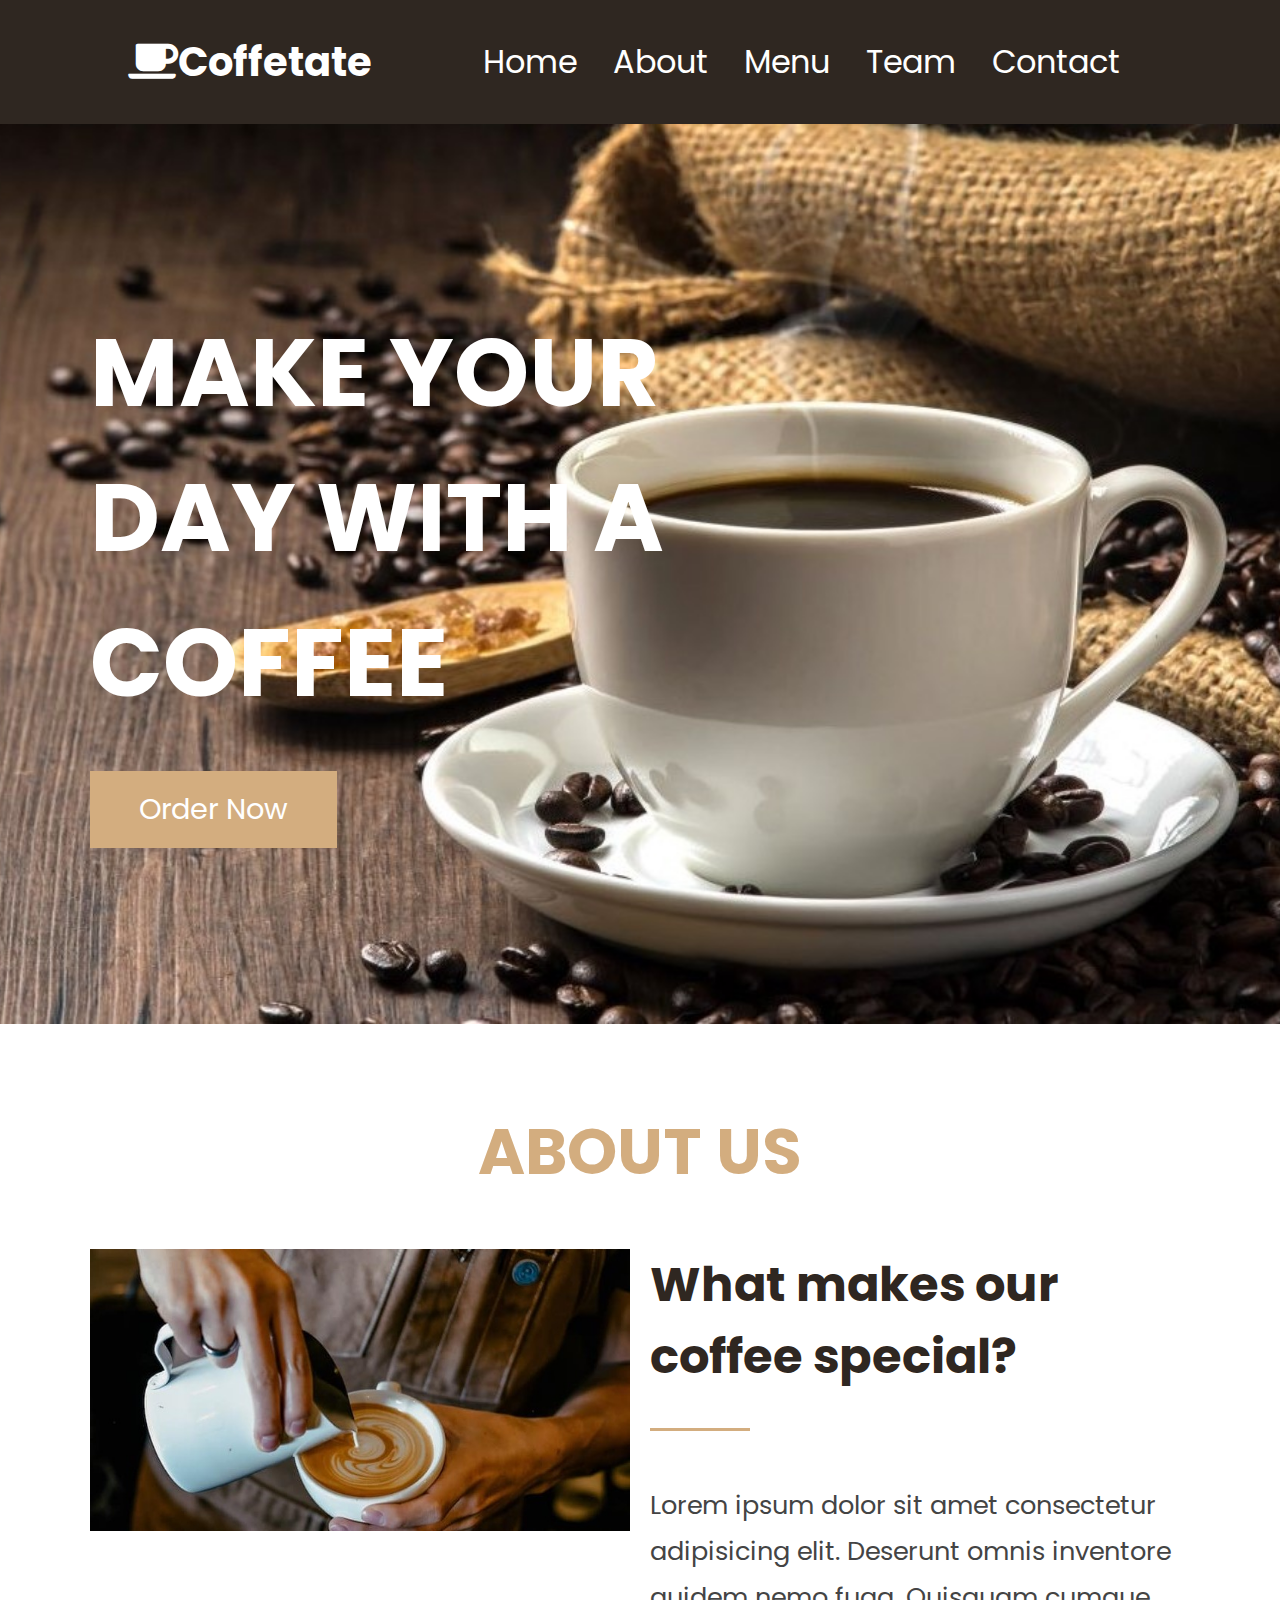
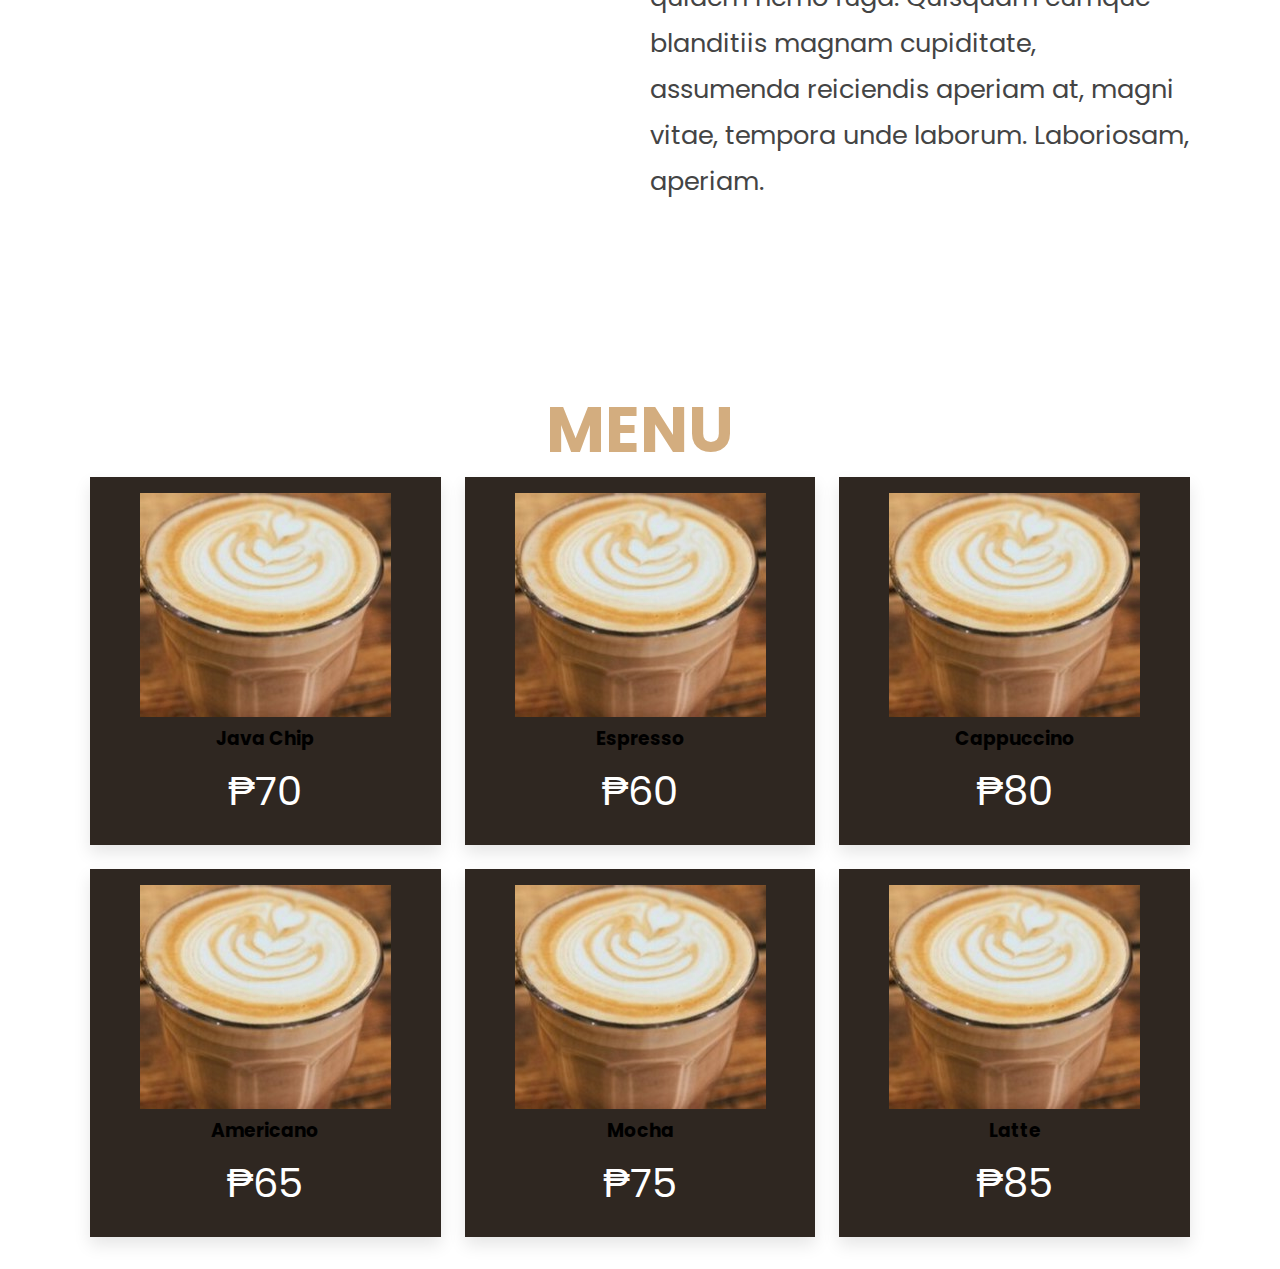
==== index.html @ bb8ca73b "Final" ====
<!DOCTYPE html>
<html lang="en">
  <head>
    <meta charset="UTF-8" />
    <meta http-equiv="X-UA-Compatible" content="IE=edge" />
    <meta name="viewport" content="width=device-width, initial-scale=1.0" />
    <title>Coffee Website</title>
    <!--Font-->
    <link
      rel="stylesheet"
      href="https://cdnjs.cloudflare.com/ajax/libs/font-awesome/5.15.4/css/all.min.css"
    />

    <!--CSS LINK-->
    <link rel="stylesheet" href="style.css" />
  </head>
  <body>
    <header class="header">
      <a href="#" class="logo"> <i class="fas fa-coffee"></i>Coffetate</a>

      <nav class="navbar">
        <div id="close-navbar" class="fas fa-times"></div>
        <a href="#">Home</a>
        <a href="#about">About</a>
        <a href="#menu">Menu</a>
        <a href="#team">Team</a>
        <a href="#contact">Contact</a>
      </nav>

      <div class="icons">
        <div id="menu-btn" class="fas fa-bars"></div>
      </div>
    </header>
    <!--header-->

    <!--Home-->

    <section class="Home" id="Home">
      <div class="content">
        <h3>
          Make your <br />
          day with a <br />
          coffee
        </h3>
        <a href="#" class="btn">Order Now</a>
      </div>
    </section>

    <!--home-->

    <!--About-->
    <h1 class="heading">About us</h1>
    <section class="about" id="about">
      <div class="row">
        <div class="image">
          <img src="Assets/about.jpg" alt="about" />
        </div>
        <div class="content">
          <h3>What makes our coffee special?</h3>
          <div class="line"></div>
          <p>
            Lorem ipsum dolor sit amet consectetur adipisicing elit. Deserunt
            omnis inventore quidem nemo fuga. Quisquam cumque blanditiis magnam
            cupiditate, assumenda reiciendis aperiam at, magni vitae, tempora
            unde laborum. Laboriosam, aperiam.
          </p>
        </div>
      </div>
    </section>

    <!--end-->

    <!--menu-->

    <section class="menu" id="menu">
      <h1 class="heading">Menu</h1>

      <div class="box-container">
        <div class="box">
          <img src="Assets/menu1.jpg" alt="" />
          <h3>Java Chip</h3>
          <div class="price">₱70</div>
        </div>

        <div class="box">
          <img src="Assets/menu1.jpg" alt="" />
          <h3>Espresso</h3>
          <div class="price">₱60</div>
        </div>

        <div class="box">
          <img src="Assets/menu1.jpg" alt="" />
          <h3>Cappuccino</h3>
          <div class="price">₱80</div>
        </div>

        <div class="box">
          <img src="Assets/menu1.jpg" alt="" />
          <h3>Americano</h3>
          <div class="price">₱65</div>
        </div>

        <div class="box">
          <img src="Assets/menu1.jpg" alt="" />
          <h3>Mocha</h3>
          <div class="price">₱75</div>
        </div>

        <div class="box">
          <img src="Assets/menu1.jpg" alt="" />
          <h3>Latte</h3>
          <div class="price">₱85</div>
        </div>

        <!-- Add more items as needed -->
      </div>
    </section>

    <!--END-->

    <!--JS LINK-->
    <script src="script.js"></script>
  </body>
</html>
---- style.css ----
@import url("http://fonts.googleapis.com/css?family=Poppins:300,400,400i,500,600,700&amp;display=swap");

:root {
  --main-color: #2f2721;
  --primary-color: #d3ad7f;
  --black: #13131a;
  --border: 0.1rem solid rgba(255, 255, 255, 0.3);
}

* {
  font-family: "Poppins", sans-serif;
  margin: 0;
  padding: 0;
  box-sizing: border-box;
  outline: none;
  border: none;
  text-decoration: none;
  transition: 0.2s linear;
}

html {
  font-size: 62.5;
  overflow: hidden;
  scroll-behavior: smooth;
}

html::-webkit-scrollbar {
  width: 0.8rem;
}

html::-webkit-scrollbar-track {
  background: transparent;
}

html::-webkit-scrollbar-thumb {
  background: var(--primary-color);
}

section {
  padding: 2rem 7%;
}

.heading {
  text-align: center;
  color: var(--primary-color);
  text-transform: uppercase;
  font-size: 4rem;
  margin-top: 5rem;
}

.btn {
  display: inline-block;
  margin-top: 1rem;
  padding: 1rem 3rem;
  font-size: 1.8rem;
  border: 0.1rem solid var(--primary-color);
  background: var(--primary-color);
  color: #fff;
  cursor: pointer;
  text-transform: capitalize;
}

.btn:hover {
  background-color: #fff6eb;
  color: var(--primary-color);
}
/* header */

.header {
  position: sticky;
  top: 0;
  left: 0;
  right: 0;
  background: var(--main-color);
  padding: 2rem 10%;
  display: flex;
  align-items: center;
  z-index: 1000;
}

.header .logo {
  margin-right: auto;
  font-size: 2.5rem;
  text-transform: capitalize;
  color: #fff;
  font-weight: bolder;
}

.header .logo {
  color: #fff;
}

.header .navbar {
  position: relative;
}

.header .navbar #close-navbar {
  position: absolute;
  top: 1.5rem;
  right: 2rem;
  font-size: 4rem;
  cursor: pointer;
  color: #444;
  display: none;
}

.header .navbar a {
  margin-right: 2rem;
  font-size: 2rem;
  text-transform: capitalize;
  color: #fff;
}

.header .navbar a:hover {
  color: var(--primary-color);
}

.header .icons div {
  margin-left: 1.5rem;
  cursor: pointer;
  color: #fff;
  font-size: 2.5rem;
}

.header .icons div:hover {
  color: var(--primary-color);
}

.header #menu-btn {
  display: none;
}

/* END */

/* HOME */

.Home {
  min-height: 100vh;
  display: flex;
  align-items: center;
  background: url(../Assets/background.jpg);
  background-size: cover;
  background-position: center;
}

.Home .content {
  max-width: 60rem;
}

.Home .content h3 {
  font-size: 6rem;
  text-transform: uppercase;
  color: #fff;
  margin-bottom: 20px;
}
/*END*/

/* ABOUT */

.about {
  padding-top: 50px;
  padding-bottom: 50px;
  background-image: url(../Asset/about-bg.png);
  background-repeat: repeat-y;
  background-position: center top;
}

.about .row {
  display: flex;
  align-items: flex-start;
  flex-wrap: wrap;
}

.about .row .image {
  flex: 1 1 calc(50% - 10px);
  max-width: calc(50% - 10px);
  margin-right: 20px;
}

.about .row .image img {
  width: 100%;
  height: auto;
  display: block;
}

.about .row .content {
  flex: 1 1 calc(50% - 10px);
  max-width: calc(50% - 10px);
  display: flex; /* Add this property to create a flex container */
  flex-direction: column; /* Stack the elements vertically */
}

.about .row .content h3 {
  font-size: 3rem;
  color: var(--main-color);
}

.about .row .content p {
  font-size: 1.6rem;
  color: #444;
  padding: 1rem 0;
  line-height: 1.8;
}

.about .row .content .image-container {
  flex: 1; /* Take up remaining vertical space */
  display: flex; /* Center the image vertically */
  align-items: center; /* Center the image vertically */
}

.line {
  margin-top: 35px;
  margin-bottom: 35px;
  width: 100px;
  height: 3px;
  background: var(--primary-color);
}

.menu .box-container {
  display: grid;
  grid-template-columns: repeat(3, 1fr); /* Display 3 columns per row */
  gap: 1.5rem;
}

.menu .box {
  padding: 1rem; /* Adjust padding as needed */
  text-align: center;
  background-color: var(--main-color);
  box-shadow: 0 0.5rem 1rem rgba(0, 0, 0, 0.1);
}

.menu .box img {
  max-width: 100%;
  height: auto;
}

.menu .box .price {
  color: #fff;
  font-size: 2.5rem;
  padding: 0.5rem 0;
}

.menu .box:hover {
  background-color: var(--primary-color);
}

.menu .box:hover > * {
  color: var(--black);
}
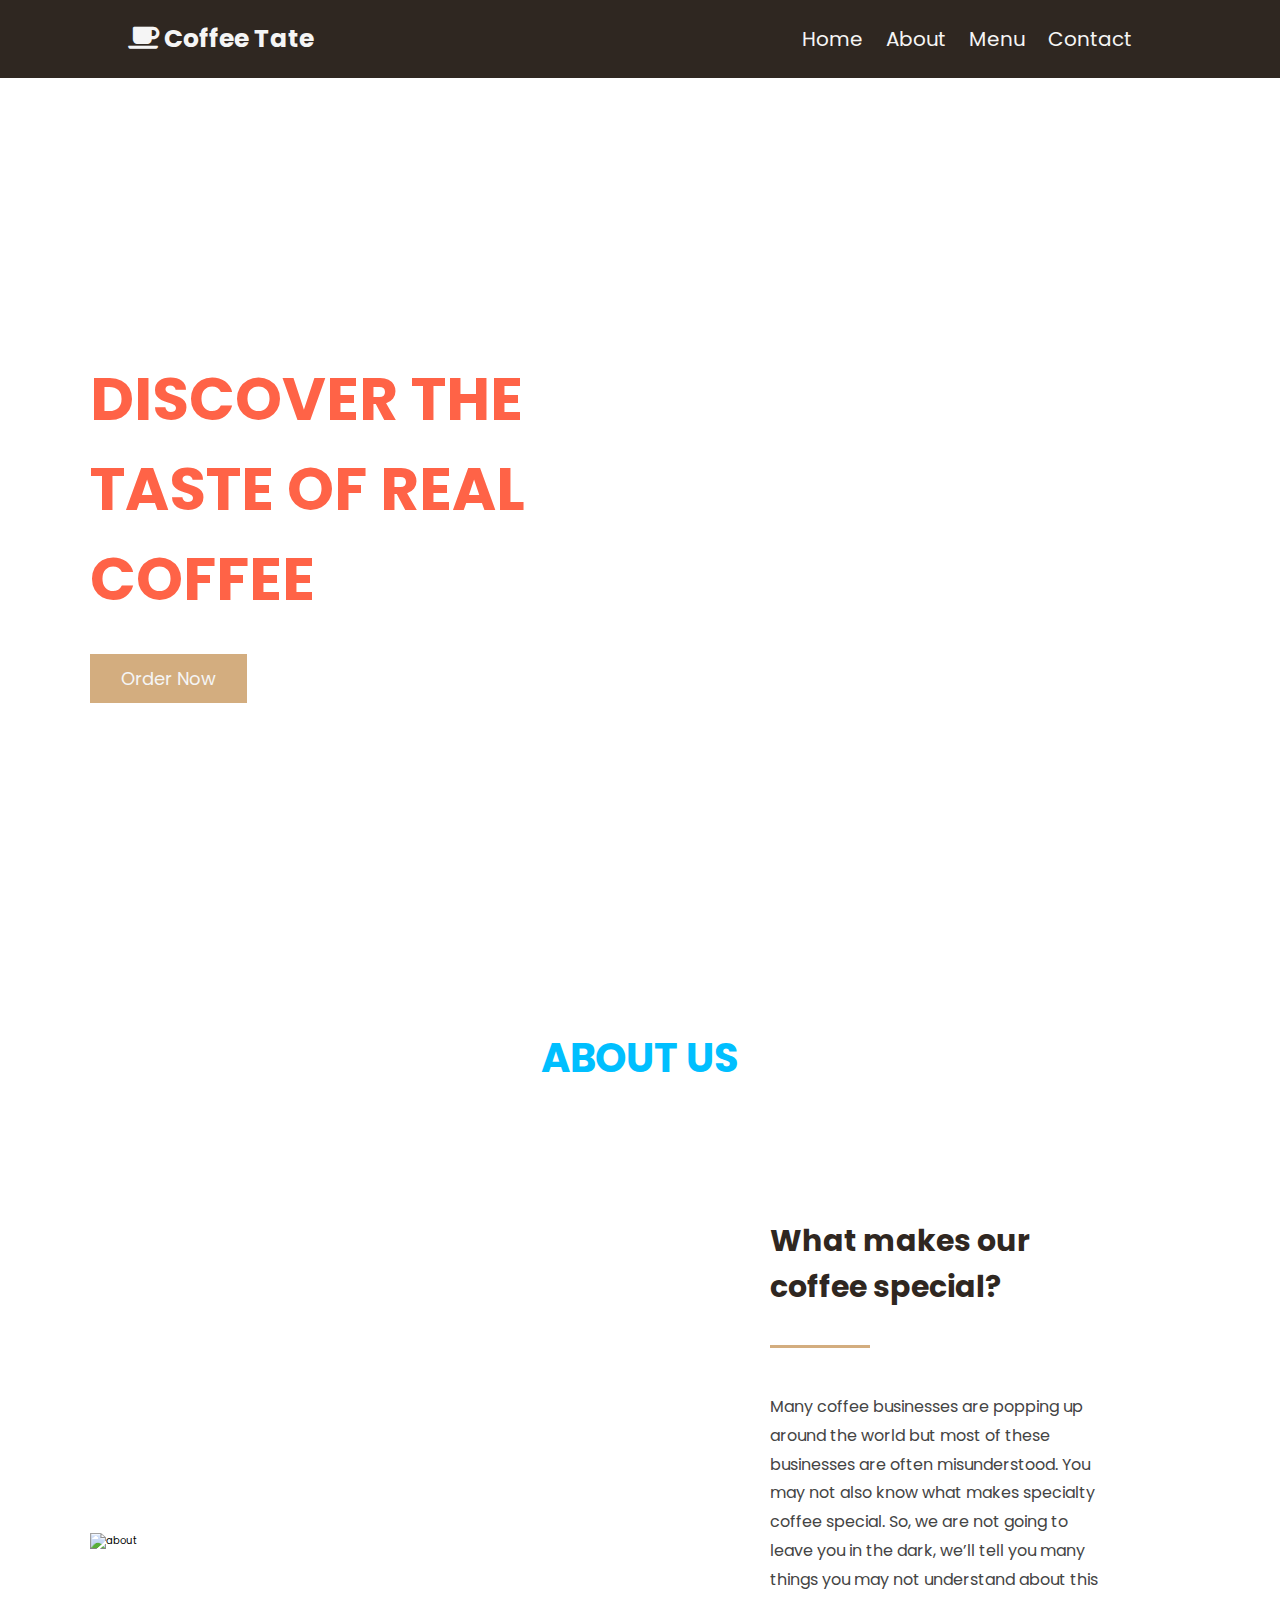
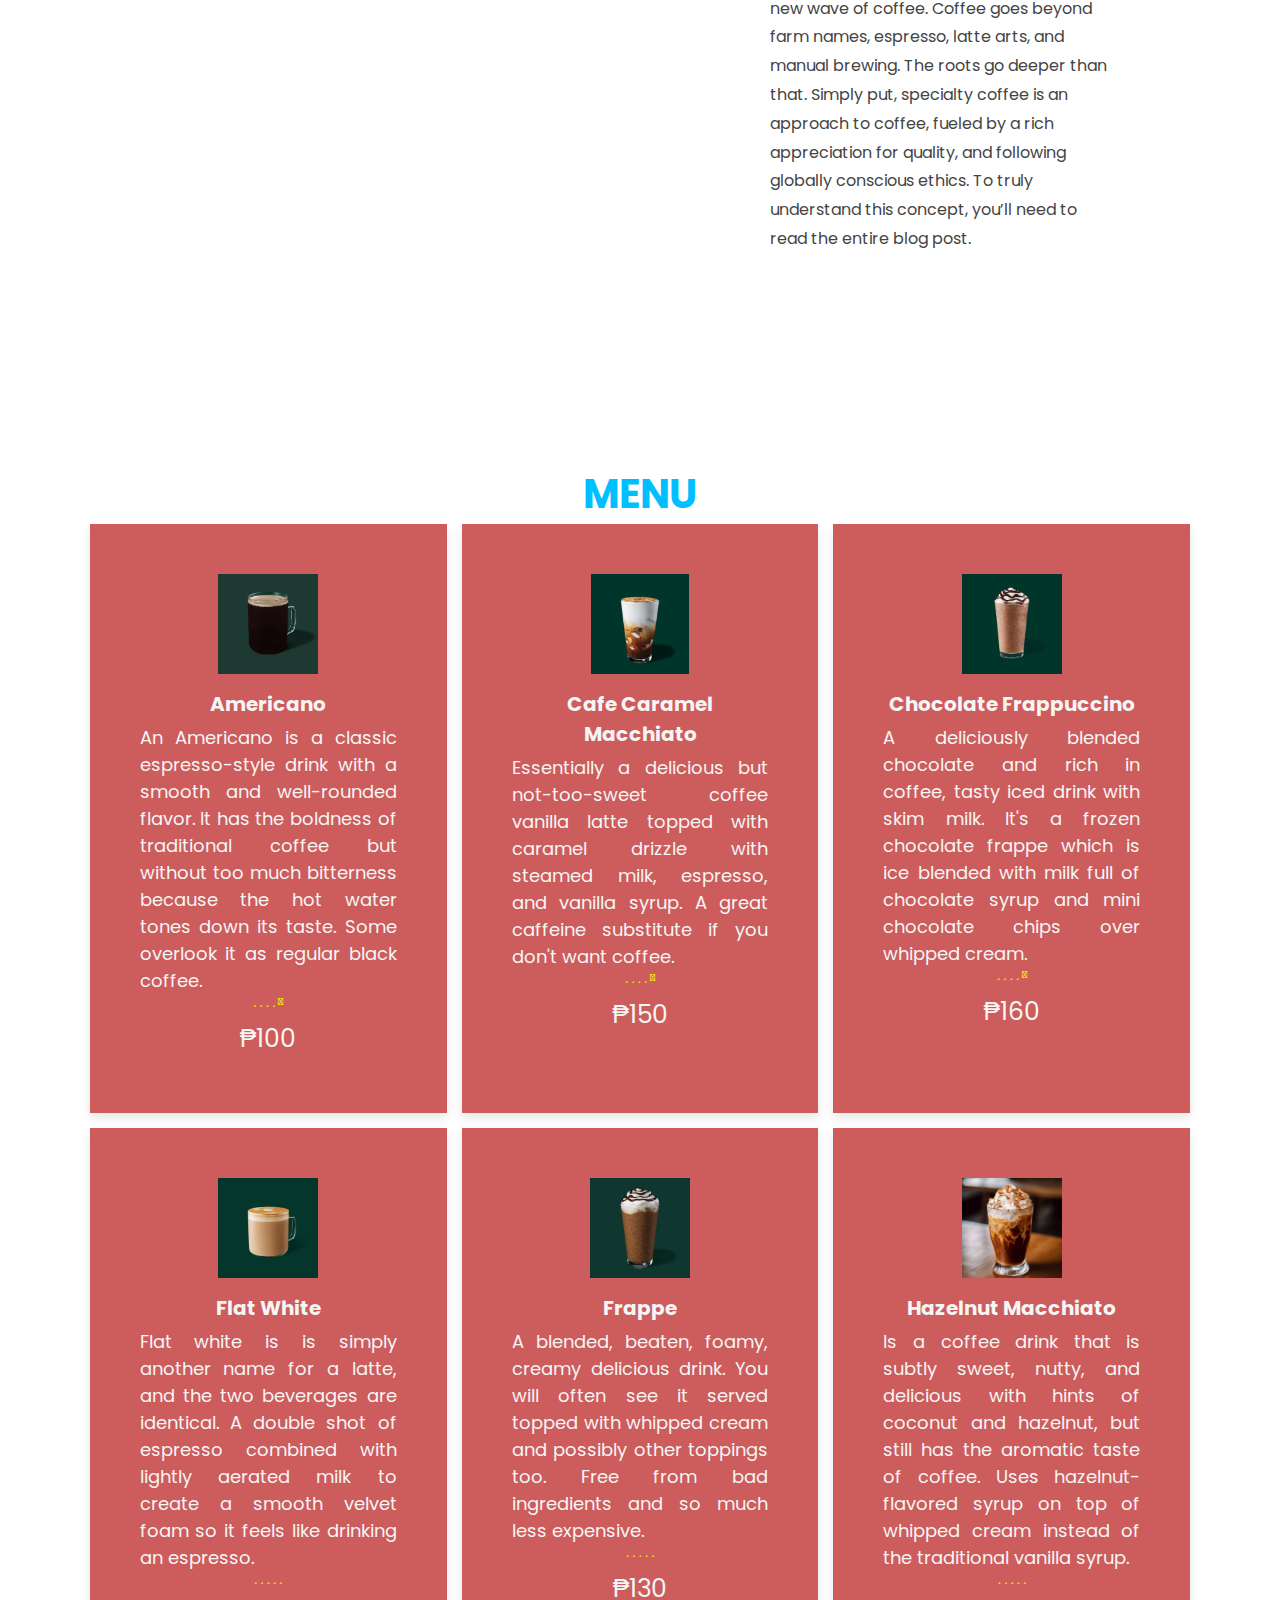
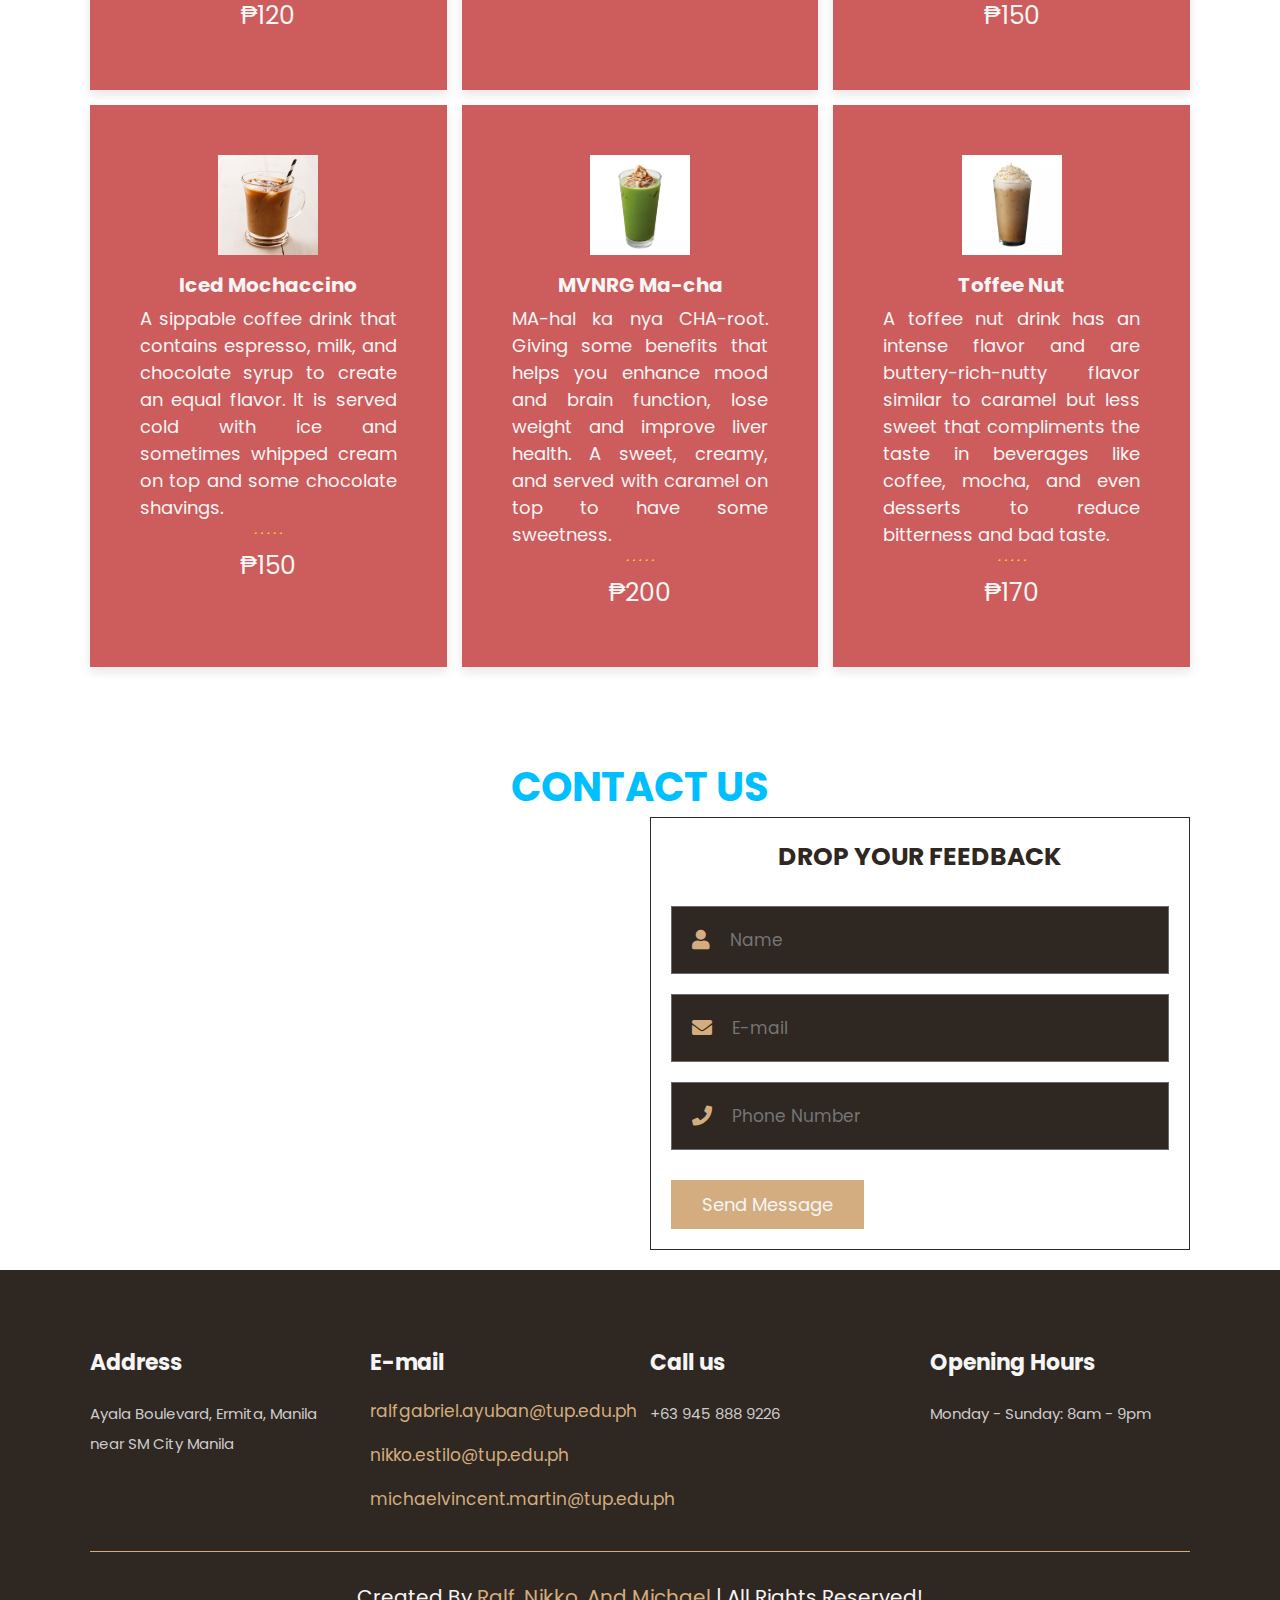
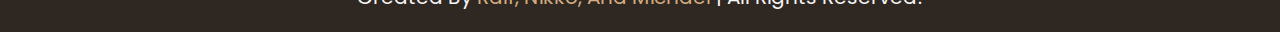
==== commit fb6bc442: "martinayubanestilo html" ====
--- a/index.html
+++ b/index.html
@@ -1,124 +1,320 @@
-<!DOCTYPE html>
-<html lang="en">
-  <head>
-    <meta charset="UTF-8" />
-    <meta http-equiv="X-UA-Compatible" content="IE=edge" />
-    <meta name="viewport" content="width=device-width, initial-scale=1.0" />
-    <title>Coffee Website</title>
-    <!--Font-->
-    <link
-      rel="stylesheet"
-      href="https://cdnjs.cloudflare.com/ajax/libs/font-awesome/5.15.4/css/all.min.css"
-    />
-
-    <!--CSS LINK-->
-    <link rel="stylesheet" href="style.css" />
-  </head>
-  <body>
-    <header class="header">
-      <a href="#" class="logo"> <i class="fas fa-coffee"></i>Coffetate</a>
-
-      <nav class="navbar">
-        <div id="close-navbar" class="fas fa-times"></div>
-        <a href="#">Home</a>
-        <a href="#about">About</a>
-        <a href="#menu">Menu</a>
-        <a href="#team">Team</a>
-        <a href="#contact">Contact</a>
-      </nav>
-
-      <div class="icons">
-        <div id="menu-btn" class="fas fa-bars"></div>
-      </div>
-    </header>
-    <!--header-->
-
-    <!--Home-->
-
-    <section class="Home" id="Home">
-      <div class="content">
-        <h3>
-          Make your <br />
-          day with a <br />
-          coffee
-        </h3>
-        <a href="#" class="btn">Order Now</a>
-      </div>
-    </section>
-
-    <!--home-->
-
-    <!--About-->
-    <h1 class="heading">About us</h1>
-    <section class="about" id="about">
-      <div class="row">
-        <div class="image">
-          <img src="Assets/about.jpg" alt="about" />
-        </div>
-        <div class="content">
-          <h3>What makes our coffee special?</h3>
-          <div class="line"></div>
-          <p>
-            Lorem ipsum dolor sit amet consectetur adipisicing elit. Deserunt
-            omnis inventore quidem nemo fuga. Quisquam cumque blanditiis magnam
-            cupiditate, assumenda reiciendis aperiam at, magni vitae, tempora
-            unde laborum. Laboriosam, aperiam.
-          </p>
-        </div>
-      </div>
-    </section>
-
-    <!--end-->
-
-    <!--menu-->
-
-    <section class="menu" id="menu">
-      <h1 class="heading">Menu</h1>
-
-      <div class="box-container">
-        <div class="box">
-          <img src="Assets/menu1.jpg" alt="" />
-          <h3>Java Chip</h3>
-          <div class="price">₱70</div>
-        </div>
-
-        <div class="box">
-          <img src="Assets/menu1.jpg" alt="" />
-          <h3>Espresso</h3>
-          <div class="price">₱60</div>
-        </div>
-
-        <div class="box">
-          <img src="Assets/menu1.jpg" alt="" />
-          <h3>Cappuccino</h3>
-          <div class="price">₱80</div>
-        </div>
-
-        <div class="box">
-          <img src="Assets/menu1.jpg" alt="" />
-          <h3>Americano</h3>
-          <div class="price">₱65</div>
-        </div>
-
-        <div class="box">
-          <img src="Assets/menu1.jpg" alt="" />
-          <h3>Mocha</h3>
-          <div class="price">₱75</div>
-        </div>
-
-        <div class="box">
-          <img src="Assets/menu1.jpg" alt="" />
-          <h3>Latte</h3>
-          <div class="price">₱85</div>
-        </div>
-
-        <!-- Add more items as needed -->
-      </div>
-    </section>
-
-    <!--END-->
-
-    <!--JS LINK-->
-    <script src="script.js"></script>
-  </body>
-</html>
+<!DOCTYPE html>
+<html lang="en">
+  <head>
+    <meta charset="UTF-8" />
+    <meta http-equiv="X-UA-Compatible" content="IE=edge" />
+    <meta name="viewport" content="width=device-width, initial-scale=1.0" />
+    <title>Coffee Tate</title>
+    <link
+      rel="stylesheet"
+      href="https://cdnjs.cloudflare.com/ajax/libs/font-awesome/5.15.4/css/all.min.css"
+    />
+    <link
+      rel="stylesheet"
+      href="https://cdnjs.cloudflare.com/ajax/libs/font-awesome/6.2.1/css/all.min.css"
+      integrity="sha512-MV7K8+y+gLIBoVD59lQIYicR65iaqukzvf/nwasF0nqhPay5w/9lJmVM2hMDcnK1OnMGCdVK+iQrJ7lzPJQd1w=="
+      crossorigin="anonymous"
+      referrerpolicy="no-referrer"
+    />
+    <link rel="stylesheet" href="style.css" />
+  </head>
+  <body>
+    <header class="header">
+      <a href="#" class="logo"> <i class="fas fa-coffee"></i> Coffee Tate</a>
+
+      <nav class="navbar">
+        <div id="close-navbar" class="fas fa-times"></div>
+        <a href="#">home</a>
+        <a href="#about">about</a>
+        <a href="#menu">menu</a>
+        <a href="#contact">contact</a>
+      </nav>
+
+      <div class="icons">
+        <div id="menu-btn" class="fas fa-bars"></div>
+      </div>
+    </header>
+
+    <section class="home" id="home">
+      <div class="content">
+        <h3>
+          Discover the <br />
+          taste of real <br />
+          coffee
+        </h3>
+        <a href="#" class="btn">Order Now</a>
+      </div>
+    </section>
+
+    <h1 class="heading">About Us</h1>
+
+    <section class="about" id="about">
+      <div class="row">
+        <div class="image">
+          <img src="about.jpg" alt="about" />
+        </div>
+
+        <div class="content">
+          <h3>What makes our coffee special?</h3>
+          <div class="line"></div>
+          <p>
+            Many coffee businesses are popping up around the world but most of
+            these businesses are often misunderstood. You may not also know what
+            makes specialty coffee special. So, we are not going to leave you in
+            the dark, we’ll tell you many things you may not understand about
+            this new wave of coffee. Coffee goes beyond farm names, espresso,
+            latte arts, and manual brewing. The roots go deeper than that.
+            Simply put, specialty coffee is an approach to coffee, fueled by a
+            rich appreciation for quality, and following globally conscious
+            ethics. To truly understand this concept, you’ll need to read the
+            entire blog post.
+          </p>
+        </div>
+      </div>
+    </section>
+
+    <section class="menu" id="menu">
+      <h1 class="heading">Menu</h1>
+
+      <div class="box-container">
+        <div class="box">
+          <img src="americano.jpg" alt="Americano" />
+          <h3>Americano</h3>
+          <p>
+            An Americano is a classic espresso-style drink with a smooth and
+            well-rounded flavor. It has the boldness of traditional coffee but
+            without too much bitterness because the hot water tones down its
+            taste. Some overlook it as regular black coffee.
+          </p>
+          <div class="card-body">
+            <i class="fa-solid fa-star"></i>
+            <i class="fa-solid fa-star"></i>
+            <i class="fa-solid fa-star"></i>
+            <i class="fa-solid fa-star"></i>
+            <i class="fa-solid fa-star-half"></i>
+          </div>
+          <div class="price">₱100</div>
+        </div>
+
+        <div class="box">
+          <img src="caramel-macchiato.jpg" alt="Cafe Caramel Macchiato" />
+          <h3>Cafe Caramel Macchiato</h3>
+          <p>
+            Essentially a delicious but not-too-sweet coffee vanilla latte
+            topped with caramel drizzle with steamed milk, espresso, and vanilla
+            syrup. A great caffeine substitute if you don't want coffee.
+          </p>
+          <div class="card-body">
+            <i class="fa-solid fa-star"></i>
+            <i class="fa-solid fa-star"></i>
+            <i class="fa-solid fa-star"></i>
+            <i class="fa-solid fa-star"></i>
+            <i class="fa-solid fa-star-half"></i>
+          </div>
+          <div class="price">₱150</div>
+        </div>
+
+        <div class="box">
+          <img src="chocolate-frappuccino.png" alt="Chocolate Frappuccino" />
+          <h3>Chocolate Frappuccino</h3>
+          <p>
+            A deliciously blended chocolate and rich in coffee, tasty iced drink
+            with skim milk. It's a frozen chocolate frappe which is ice blended
+            with milk full of chocolate syrup and mini chocolate chips over
+            whipped cream.
+          </p>
+          <div class="card-body">
+            <i class="fa-solid fa-star"></i>
+            <i class="fa-solid fa-star"></i>
+            <i class="fa-solid fa-star"></i>
+            <i class="fa-solid fa-star"></i>
+            <i class="fa-solid fa-star-half"></i>
+          </div>
+          <div class="price">₱160</div>
+        </div>
+
+        <div class="box">
+          <img src="flat-white.png" alt="Flat White" />
+          <h3>Flat White</h3>
+          <p>
+            Flat white is is simply another name for a latte, and the two
+            beverages are identical. A double shot of espresso combined with
+            lightly aerated milk to create a smooth velvet foam so it feels like
+            drinking an espresso.
+          </p>
+          <div class="card-body">
+            <i class="fa-solid fa-star"></i>
+            <i class="fa-solid fa-star"></i>
+            <i class="fa-solid fa-star"></i>
+            <i class="fa-solid fa-star"></i>
+            <i class="fa-solid fa-star"></i>
+          </div>
+          <div class="price">₱120</div>
+        </div>
+
+        <div class="box">
+          <img src="frappe.jpg" alt="Frappe" />
+          <h3>Frappe</h3>
+          <p>
+            A blended, beaten, foamy, creamy delicious drink. You will often see
+            it served topped with whipped cream and possibly other toppings too.
+            Free from bad ingredients and so much less expensive.
+          </p>
+          <div class="card-body">
+            <i class="fa-solid fa-star"></i>
+            <i class="fa-solid fa-star"></i>
+            <i class="fa-solid fa-star"></i>
+            <i class="fa-solid fa-star"></i>
+            <i class="fa-solid fa-star"></i>
+          </div>
+          <div class="price">₱130</div>
+        </div>
+
+        <div class="box">
+          <img src="hazelnut-macchiato.jpg" alt="Hazelnut Macchiato" />
+          <h3>Hazelnut Macchiato</h3>
+          <p>
+            Is a coffee drink that is subtly sweet, nutty, and delicious with
+            hints of coconut and hazelnut, but still has the aromatic taste of
+            coffee. Uses hazelnut-flavored syrup on top of whipped cream instead
+            of the traditional vanilla syrup.
+          </p>
+          <div class="card-body">
+            <i class="fa-solid fa-star"></i>
+            <i class="fa-solid fa-star"></i>
+            <i class="fa-solid fa-star"></i>
+            <i class="fa-solid fa-star"></i>
+            <i class="fa-solid fa-star"></i>
+          </div>
+          <div class="price">₱150</div>
+        </div>
+
+        <div class="box">
+          <img src="iced-mochaccino.jpg" alt="Iced Mochaccino" />
+          <h3>Iced Mochaccino</h3>
+          <p>
+            A sippable coffee drink that contains espresso, milk, and chocolate
+            syrup to create an equal flavor. It is served cold with ice and
+            sometimes whipped cream on top and some chocolate shavings.
+          </p>
+          <div class="card-body">
+            <i class="fa-solid fa-star"></i>
+            <i class="fa-solid fa-star"></i>
+            <i class="fa-solid fa-star"></i>
+            <i class="fa-solid fa-star"></i>
+            <i class="fa-solid fa-star"></i>
+          </div>
+          <div class="price">₱150</div>
+        </div>
+
+        <div class="box">
+          <img src="macha.jpg" alt="MVNRG Ma-cha" />
+          <h3>MVNRG Ma-cha</h3>
+          <p>
+            MA-hal ka nya CHA-root. Giving some benefits that helps you enhance
+            mood and brain function, lose weight and improve liver health. A
+            sweet, creamy, and served with caramel on top to have some
+            sweetness.
+          </p>
+          <div class="card-body">
+            <i class="fa-solid fa-star"></i>
+            <i class="fa-solid fa-star"></i>
+            <i class="fa-solid fa-star"></i>
+            <i class="fa-solid fa-star"></i>
+            <i class="fa-solid fa-star"></i>
+          </div>
+          <div class="price">₱200</div>
+        </div>
+
+        <div class="box">
+          <img src="toffee-nut.jpg" alt="Toffee Nut" />
+          <h3>Toffee Nut</h3>
+          <p>
+            A toffee nut drink has an intense flavor and are buttery-rich-nutty
+            flavor similar to caramel but less sweet that compliments the taste
+            in beverages like coffee, mocha, and even desserts to reduce
+            bitterness and bad taste.
+          </p>
+          <div class="card-body">
+            <i class="fa-solid fa-star"></i>
+            <i class="fa-solid fa-star"></i>
+            <i class="fa-solid fa-star"></i>
+            <i class="fa-solid fa-star"></i>
+            <i class="fa-solid fa-star"></i>
+          </div>
+          <div class="price">₱170</div>
+        </div>
+      </div>
+    </section>
+
+    <section class="contact" id="contact">
+      <h1 class="heading">Contact Us</h1>
+
+      <div class="row">
+        <div class="image">
+          <img src="contact.png" alt="" />
+        </div>
+
+        <form action="">
+          <h3>Drop your feedback</h3>
+
+          <div class="inputBox">
+            <span class="fas fa-user"></span>
+            <input type="text" placeholder="Name" />
+          </div>
+
+          <div class="inputBox">
+            <span class="fas fa-envelope"></span>
+            <input type="email" placeholder="E-mail" />
+          </div>
+
+          <div class="inputBox">
+            <span class="fas fa-phone"></span>
+            <input type="number" placeholder="Phone Number" />
+          </div>
+
+          <input type="submit" value="send message" class="btn" />
+        </form>
+      </div>
+    </section>
+
+    <section class="footer">
+      <div class="box-container">
+        <div class="box">
+          <img src="footer-1.png" alt="" />
+          <h3>Address</h3>
+          <p>
+            Ayala Boulevard, Ermita, Manila <br />
+            near SM City Manila
+          </p>
+        </div>
+
+        <div class="box">
+          <img src="footer-2.png" alt="" />
+          <h3>E-mail</h3>
+          <a href="#" class="link">ralfgabriel.ayuban@tup.edu.ph</a>
+          <a href="#" class="link">nikko.estilo@tup.edu.ph</a>
+          <a href="#" class="link">michaelvincent.martin@tup.edu.ph</a>
+        </div>
+
+        <div class="box">
+          <img src="footer-3.png" alt="" />
+          <h3>Call us</h3>
+          <p>+63 945 888 9226</p>
+        </div>
+
+        <div class="box">
+          <img src="footer-4.png" alt="" />
+          <h3>Opening Hours</h3>
+          <p>Monday - Sunday: 8am - 9pm</p>
+        </div>
+      </div>
+
+      <div class="credit">
+        Created by <span>Ralf, Nikko, and Michael</span> | all rights reserved!
+      </div>
+    </section>
+
+    <script src="style.js"></script>
+  </body>
+</html>
--- a/style.css
+++ b/style.css
@@ -1,249 +1,442 @@
-@import url("http://fonts.googleapis.com/css?family=Poppins:300,400,400i,500,600,700&amp;display=swap");
-
-:root {
-  --main-color: #2f2721;
-  --primary-color: #d3ad7f;
-  --black: #13131a;
-  --border: 0.1rem solid rgba(255, 255, 255, 0.3);
-}
-
-* {
-  font-family: "Poppins", sans-serif;
-  margin: 0;
-  padding: 0;
-  box-sizing: border-box;
-  outline: none;
-  border: none;
-  text-decoration: none;
-  transition: 0.2s linear;
-}
-
-html {
-  font-size: 62.5;
-  overflow: hidden;
-  scroll-behavior: smooth;
-}
-
-html::-webkit-scrollbar {
-  width: 0.8rem;
-}
-
-html::-webkit-scrollbar-track {
-  background: transparent;
-}
-
-html::-webkit-scrollbar-thumb {
-  background: var(--primary-color);
-}
-
-section {
-  padding: 2rem 7%;
-}
-
-.heading {
-  text-align: center;
-  color: var(--primary-color);
-  text-transform: uppercase;
-  font-size: 4rem;
-  margin-top: 5rem;
-}
-
-.btn {
-  display: inline-block;
-  margin-top: 1rem;
-  padding: 1rem 3rem;
-  font-size: 1.8rem;
-  border: 0.1rem solid var(--primary-color);
-  background: var(--primary-color);
-  color: #fff;
-  cursor: pointer;
-  text-transform: capitalize;
-}
-
-.btn:hover {
-  background-color: #fff6eb;
-  color: var(--primary-color);
-}
-/* header */
-
-.header {
-  position: sticky;
-  top: 0;
-  left: 0;
-  right: 0;
-  background: var(--main-color);
-  padding: 2rem 10%;
-  display: flex;
-  align-items: center;
-  z-index: 1000;
-}
-
-.header .logo {
-  margin-right: auto;
-  font-size: 2.5rem;
-  text-transform: capitalize;
-  color: #fff;
-  font-weight: bolder;
-}
-
-.header .logo {
-  color: #fff;
-}
-
-.header .navbar {
-  position: relative;
-}
-
-.header .navbar #close-navbar {
-  position: absolute;
-  top: 1.5rem;
-  right: 2rem;
-  font-size: 4rem;
-  cursor: pointer;
-  color: #444;
-  display: none;
-}
-
-.header .navbar a {
-  margin-right: 2rem;
-  font-size: 2rem;
-  text-transform: capitalize;
-  color: #fff;
-}
-
-.header .navbar a:hover {
-  color: var(--primary-color);
-}
-
-.header .icons div {
-  margin-left: 1.5rem;
-  cursor: pointer;
-  color: #fff;
-  font-size: 2.5rem;
-}
-
-.header .icons div:hover {
-  color: var(--primary-color);
-}
-
-.header #menu-btn {
-  display: none;
-}
-
-/* END */
-
-/* HOME */
-
-.Home {
-  min-height: 100vh;
-  display: flex;
-  align-items: center;
-  background: url(../Assets/background.jpg);
-  background-size: cover;
-  background-position: center;
-}
-
-.Home .content {
-  max-width: 60rem;
-}
-
-.Home .content h3 {
-  font-size: 6rem;
-  text-transform: uppercase;
-  color: #fff;
-  margin-bottom: 20px;
-}
-/*END*/
-
-/* ABOUT */
-
-.about {
-  padding-top: 50px;
-  padding-bottom: 50px;
-  background-image: url(../Asset/about-bg.png);
-  background-repeat: repeat-y;
-  background-position: center top;
-}
-
-.about .row {
-  display: flex;
-  align-items: flex-start;
-  flex-wrap: wrap;
-}
-
-.about .row .image {
-  flex: 1 1 calc(50% - 10px);
-  max-width: calc(50% - 10px);
-  margin-right: 20px;
-}
-
-.about .row .image img {
-  width: 100%;
-  height: auto;
-  display: block;
-}
-
-.about .row .content {
-  flex: 1 1 calc(50% - 10px);
-  max-width: calc(50% - 10px);
-  display: flex; /* Add this property to create a flex container */
-  flex-direction: column; /* Stack the elements vertically */
-}
-
-.about .row .content h3 {
-  font-size: 3rem;
-  color: var(--main-color);
-}
-
-.about .row .content p {
-  font-size: 1.6rem;
-  color: #444;
-  padding: 1rem 0;
-  line-height: 1.8;
-}
-
-.about .row .content .image-container {
-  flex: 1; /* Take up remaining vertical space */
-  display: flex; /* Center the image vertically */
-  align-items: center; /* Center the image vertically */
-}
-
-.line {
-  margin-top: 35px;
-  margin-bottom: 35px;
-  width: 100px;
-  height: 3px;
-  background: var(--primary-color);
-}
-
-.menu .box-container {
-  display: grid;
-  grid-template-columns: repeat(3, 1fr); /* Display 3 columns per row */
-  gap: 1.5rem;
-}
-
-.menu .box {
-  padding: 1rem; /* Adjust padding as needed */
-  text-align: center;
-  background-color: var(--main-color);
-  box-shadow: 0 0.5rem 1rem rgba(0, 0, 0, 0.1);
-}
-
-.menu .box img {
-  max-width: 100%;
-  height: auto;
-}
-
-.menu .box .price {
-  color: #fff;
-  font-size: 2.5rem;
-  padding: 0.5rem 0;
-}
-
-.menu .box:hover {
-  background-color: var(--primary-color);
-}
-
-.menu .box:hover > * {
-  color: var(--black);
-}
+@import url("http://fonts.googleapis.com/css?family=Poppins:300,400,400i,500,600,700&amp;display=swap");
+
+:root {
+  --main-color: #2f2721;
+  --primary-color: #d3ad7f;
+  --black: #13131a;
+  --border: 0.1rem solid rgba(255, 255, 255, 0.3);
+}
+
+* {
+  font-family: "Poppins", sans-serif;
+  margin: 0;
+  padding: 0;
+  box-sizing: border-box;
+  outline: none;
+  border: none;
+  text-decoration: none;
+  transition: 0.2s linear;
+}
+
+html {
+  font-size: 62.5%;
+  overflow-x: hidden;
+  scroll-behavior: smooth;
+}
+
+html::-webkit-scrollbar {
+  width: 0.8rem;
+}
+
+html::-webkit-scrollbar-track {
+  background: transparent;
+}
+
+html::-webkit-scrollbar-thumb {
+  background: var(--primary-color);
+}
+
+section {
+  padding: 2rem 7%;
+}
+
+.heading {
+  text-align: center;
+  color: deepskyblue;
+  text-transform: uppercase;
+  font-size: 4rem;
+  margin-top: 5rem;
+}
+
+.btn {
+  display: inline-block;
+  margin-top: 1rem;
+  padding: 1rem 3rem;
+  font-size: 1.8rem;
+  border: 0.1rem solid var(--primary-color);
+  background: var(--primary-color);
+  color: whitesmoke;
+  cursor: pointer;
+  text-transform: capitalize;
+}
+
+.btn:hover {
+  background: #fff6eb;
+  color: var(--primary-color);
+}
+
+.header {
+  position: sticky;
+  top: 0;
+  left: 0;
+  right: 0;
+  background: var(--main-color);
+  padding: 2rem 10%;
+  display: flex;
+  align-items: center;
+  z-index: 1000;
+}
+
+.header .logo {
+  margin-right: auto;
+  font-size: 2.5rem;
+  text-transform: capitalize;
+  color: whitesmoke;
+  font-weight: bolder;
+}
+
+.header .logo i {
+  color: whitesmoke;
+}
+
+.header .navbar {
+  position: relative;
+}
+
+.header .navbar #close-navbar {
+  position: absolute;
+  top: 1.5rem;
+  right: 2rem;
+  font-size: 4rem;
+  cursor: pointer;
+  color: #444;
+  display: none;
+}
+
+.header .navbar a {
+  margin-right: 2rem;
+  font-size: 2rem;
+  text-transform: capitalize;
+  color: whitesmoke;
+}
+
+.header .navbar a:hover {
+  color: var(--primary-color);
+}
+
+.header .icons div {
+  margin-left: 1.5rem;
+  cursor: pointer;
+  color: whitesmoke;
+  font-size: 2.5rem;
+}
+
+.header .icons div:hover {
+  color: var(--primary-color);
+}
+
+.header #menu-btn {
+  display: none;
+}
+
+.home {
+  min-height: 100vh;
+  display: flex;
+  align-items: center;
+  background: url("background.jpg");
+  background-size: cover;
+  background-position: center;
+}
+
+.home .content {
+  max-width: 60rem;
+}
+
+.home .content h3 {
+  font-size: 6rem;
+  text-transform: uppercase;
+  color: tomato;
+  margin-bottom: 20px;
+}
+
+.about {
+  padding-top: 50px;
+  padding-bottom: 50px;
+  background-image: url("");
+  background-repeat: repeat-y;
+  background-position: center top;
+}
+
+.about .row {
+  display: flex;
+  align-items: center;
+  flex-wrap: wrap;
+}
+
+.about .row .image {
+  flex: 1 1 55rem;
+}
+
+.about .row .image img {
+  width: 100%;
+}
+
+.about .row .content {
+  flex: 1 1 45rem;
+  padding: 8rem;
+}
+
+.about .row .content h3 {
+  font-size: 3rem;
+  color: var(--main-color);
+}
+
+.about .row .content p {
+  font-size: 1.6rem;
+  color: #444;
+  padding: 1rem 0;
+  line-height: 1.8;
+}
+
+.line {
+  margin-top: 35px;
+  margin-bottom: 35px;
+  width: 100px;
+  height: 3px;
+  background: var(--primary-color);
+}
+
+.menu .box-container {
+  display: grid;
+  grid-template-columns: repeat(auto-fit, minmax(30rem, 1fr));
+  gap: 1.5rem;
+}
+
+.menu .box-container .box p {
+  color: whitesmoke;
+  font-size: 18px;
+  text-align: justify;
+  position: relative;
+  bottom: 5px;
+}
+
+.menu .box-container .card-body i {
+  color: yellow;
+  padding-top: 20px;
+  font-size: 10px;
+  position: relative;
+  bottom: 5px;
+}
+.menu .box-container .box {
+  padding: 5rem;
+  text-align: center;
+  background-color: indianred;
+  box-shadow: 0 0.5rem 1rem rgba(0, 0, 0, 0.1);
+}
+
+.menu .box-container .box img {
+  height: 10rem;
+}
+
+.menu .box-container .box img:hover {
+  transform: scale(1.1);
+  transition: transform 0.4s ease-in-out;
+}
+
+.menu .box-container .box h3 {
+  color: whitesmoke;
+  font-size: 2rem;
+  padding: 1rem 0;
+}
+
+.menu .box-container .box .price {
+  color: whitesmoke;
+  font-size: 2.5rem;
+  padding: 0.5rem 0;
+}
+
+.menu .box-container .box:hover {
+  background-color: var(--primary-color);
+}
+
+.menu .box-container .box:hover > * {
+  color: var(--black);
+}
+
+.contact .row {
+  display: -webkit-box;
+  display: -ms-flexbox;
+  display: flex;
+  -webkit-box-align: center;
+  -ms-flex-align: center;
+  align-items: center;
+  -ms-flex-wrap: wrap;
+  flex-wrap: wrap;
+  gap: 2rem;
+}
+
+.contact .row .image {
+  -webkit-box-flex: 1;
+  -ms-flex: 1 1 40rem;
+  flex: 1 1 40rem;
+}
+
+.contact .row .image img {
+  width: 100%;
+}
+
+.contact .row form {
+  -webkit-box-flex: 1;
+  -ms-flex: 1 1 40rem;
+  flex: 1 1 40rem;
+  border: 0.1rem solid var(--main-color);
+  padding: 2rem;
+}
+
+.contact .row form h3 {
+  font-size: 2.5rem;
+  text-align: center;
+  color: var(--main-color);
+  padding-bottom: 1rem;
+  text-transform: uppercase;
+}
+
+.contact .row form .inputBox {
+  display: flex;
+  align-items: center;
+  margin-top: 2rem;
+  margin-bottom: 2rem;
+  background: var(--main-color);
+  border: var(--border);
+}
+
+.contact .row form .inputBox span {
+  color: var(--primary-color);
+  font-size: 2rem;
+  padding-left: 2rem;
+}
+
+.contact .row form .inputBox input {
+  width: 100%;
+  padding: 2rem;
+  font-size: 1.7rem;
+  color: whitesmoke;
+  text-transform: none;
+  background: none;
+}
+
+.footer {
+  background: var(--main-color);
+}
+
+.footer .box-container {
+  display: grid;
+  grid-template-columns: repeat(auto-fit, minmax(25rem, 1fr));
+  gap: 2rem;
+  margin-top: 30px;
+}
+
+.footer .box-container .box h3 {
+  font-size: 2.2rem;
+  color: whitesmoke;
+  padding: 1rem 0;
+}
+
+.footer .box-container .box p {
+  font-size: 1.5rem;
+  line-height: 2;
+  color: #ccc;
+  padding: 1rem 0;
+}
+
+.footer .box-container .box .link {
+  font-size: 1.7rem;
+  line-height: 2;
+  color: var(--primary-color);
+  padding: 0.5rem 0;
+  display: block;
+}
+
+.footer .box-container .box .link:hover {
+  color: #ffaa42;
+  text-decoration: underline;
+}
+
+.footer .credit {
+  color: whitesmoke;
+  text-align: center;
+  margin-top: 3rem;
+  padding-top: 3rem;
+  font-size: 2rem;
+  text-transform: capitalize;
+  border-top: 0.1rem solid var(--primary-color);
+}
+
+.footer .credit span {
+  color: var(--primary-color);
+}
+
+/* media queries */
+
+@media (max-width: 991px) {
+  html {
+    font-size: 55%;
+  }
+
+  .header {
+    padding: 2rem 5%;
+  }
+
+  section {
+    padding: 2rem;
+  }
+}
+
+@media (max-width: 768px) {
+  .header #menu-btn {
+    display: inline-block;
+  }
+
+  .header .navbar {
+    position: fixed;
+    top: 0;
+    right: -105%;
+    width: 30rem;
+    background: whitesmoke;
+    height: 100%;
+    display: -webkit-box;
+    display: -ms-flexbox;
+    display: flex;
+    -webkit-box-orient: vertical;
+    -webkit-box-direction: normal;
+    -ms-flex-flow: column;
+    flex-flow: column;
+    -webkit-box-pack: center;
+    -ms-flex-pack: center;
+    justify-content: center;
+    z-index: 1200;
+  }
+
+  .header .navbar #close-navbar {
+    display: block;
+  }
+
+  .header .navbar.active {
+    box-shadow: 0 0 0 100vw rgba(0, 0, 0, 0.8);
+    right: 0;
+  }
+
+  .header .navbar a {
+    color: var(--black);
+    display: block;
+    margin: 1rem 0;
+    text-align: center;
+    font-size: 3rem;
+  }
+
+  .home {
+    background-position: left;
+    justify-content: center;
+    text-align: center;
+  }
+
+  .home .content h3 {
+    font-size: 4rem;
+  }
+}
+
+@media (max-width: 450px) {
+  html {
+    font-size: 50%;
+  }
+}
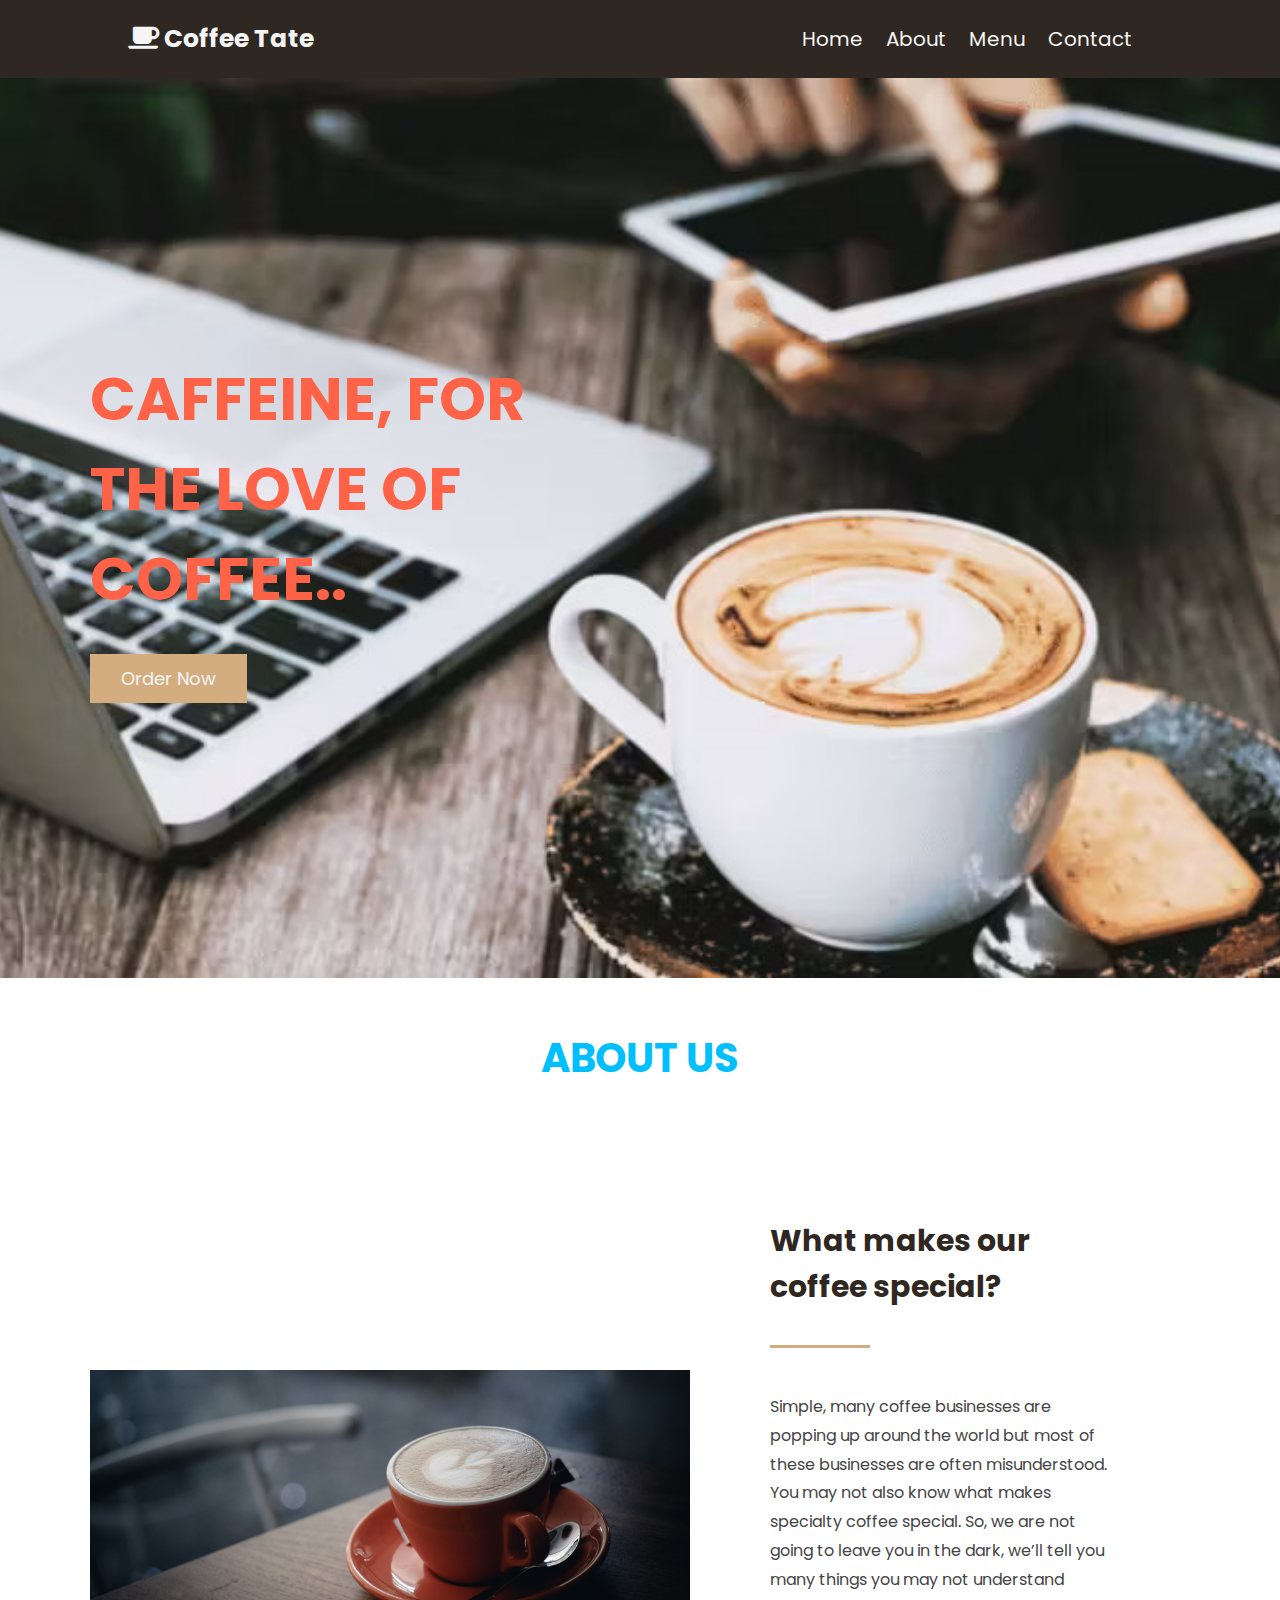
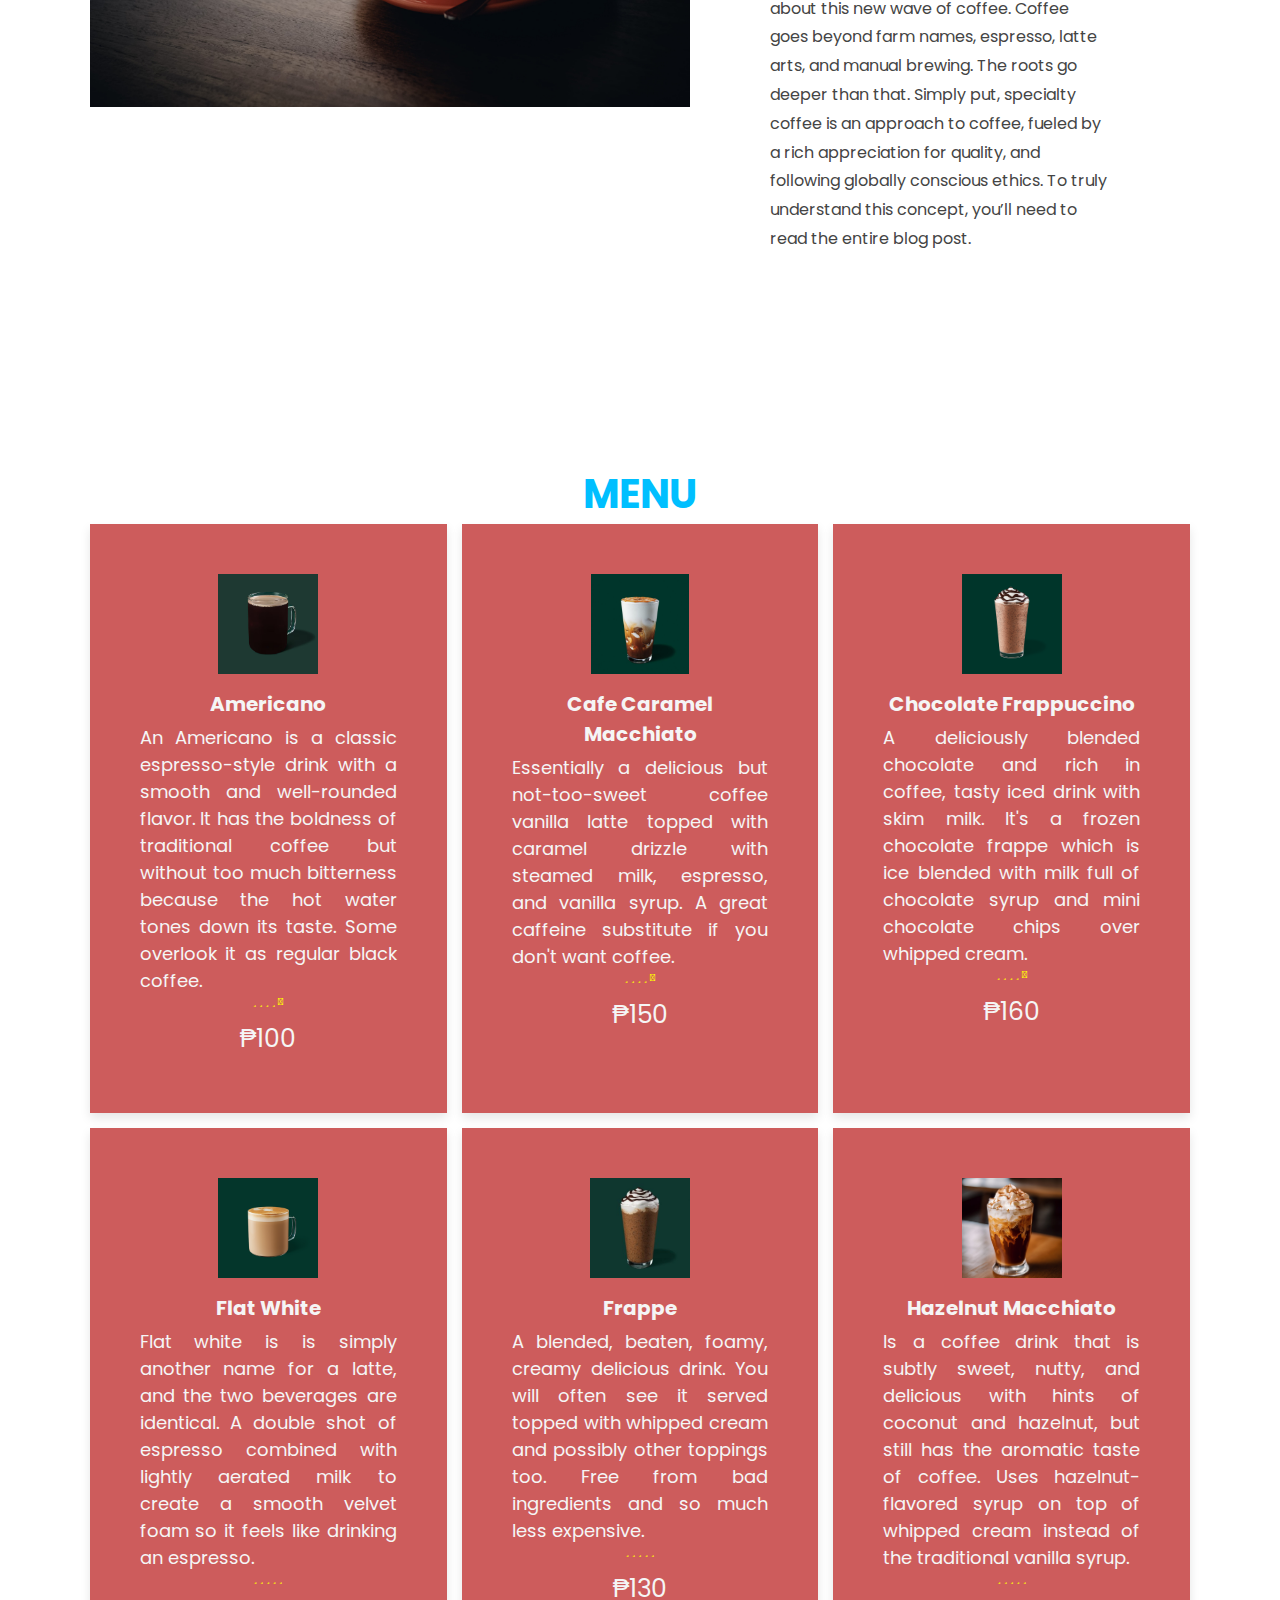
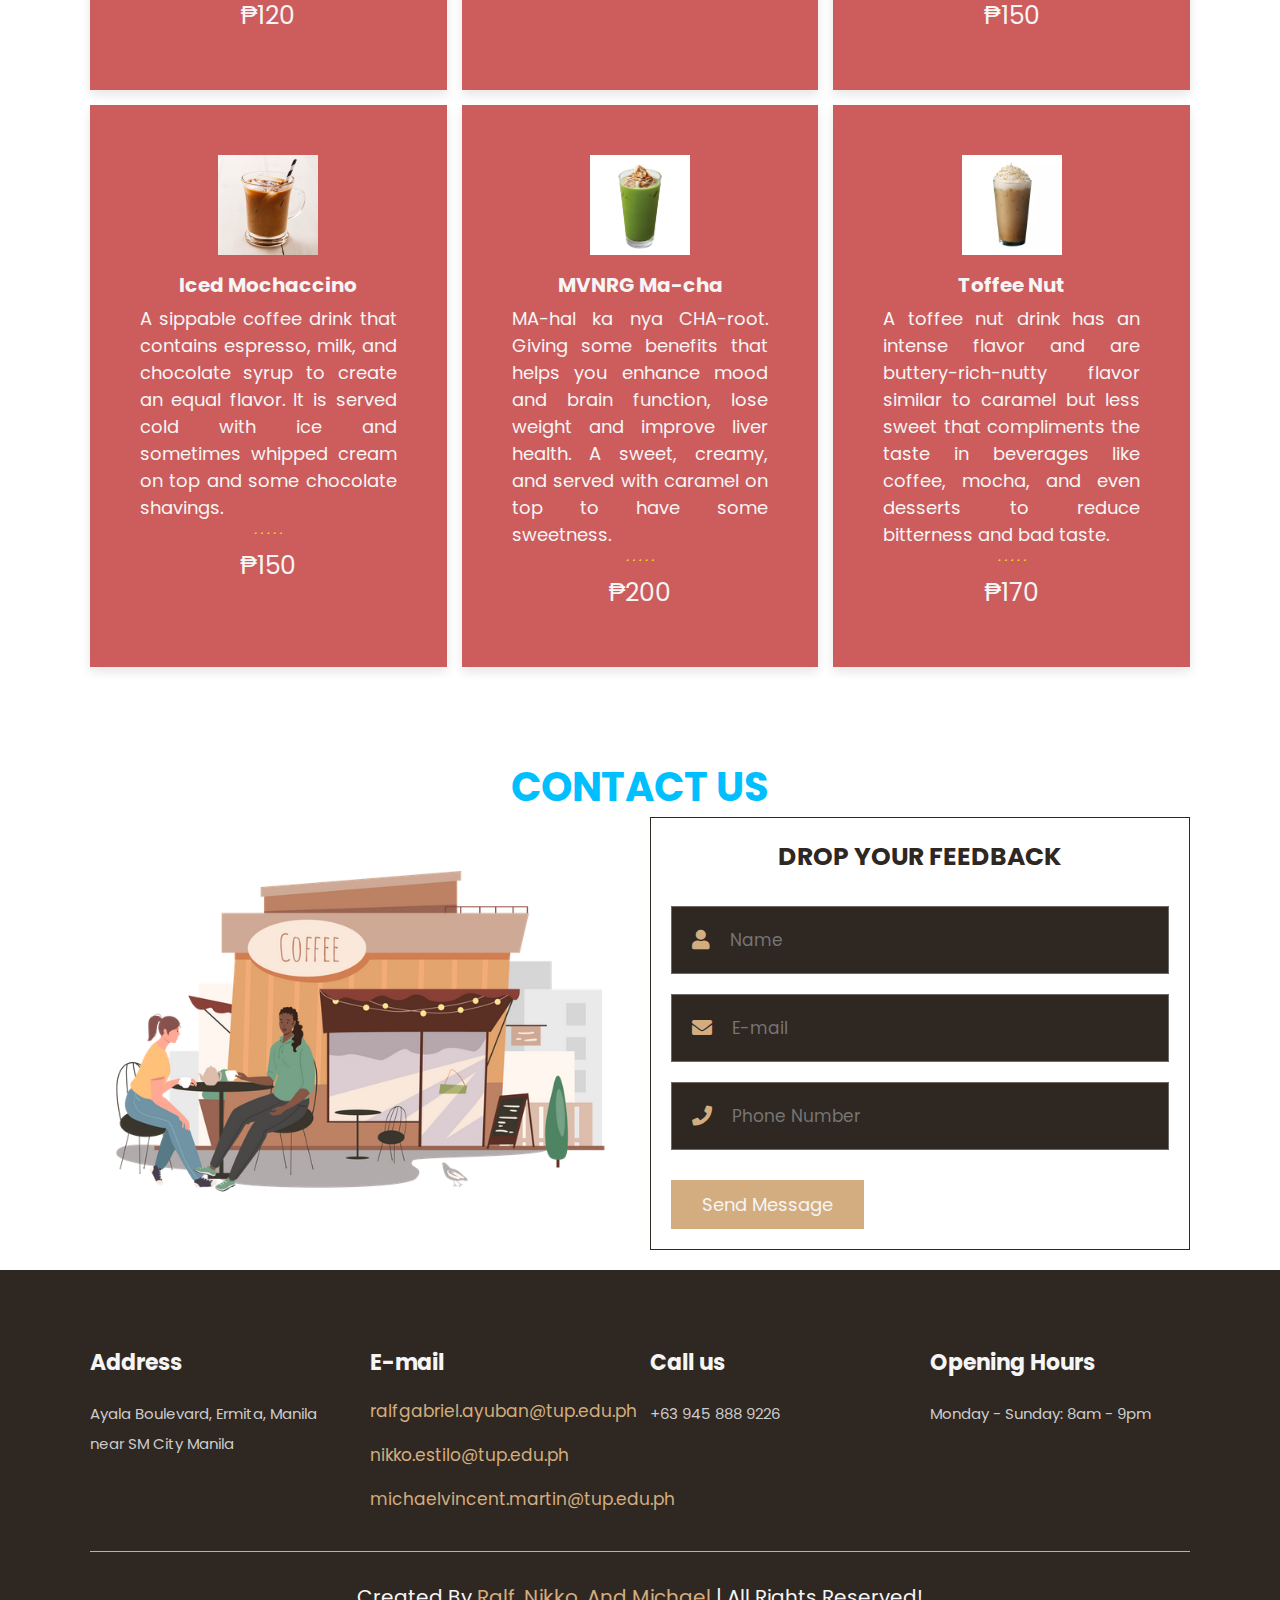
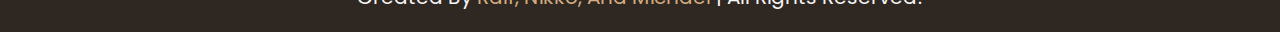
==== commit 40da61f2: "martinayubanestilo html (updated)" ====
--- a/index.html
+++ b/index.html
@@ -38,9 +38,9 @@
     <section class="home" id="home">
       <div class="content">
         <h3>
-          Discover the <br />
-          taste of real <br />
-          coffee
+          Caffeine, for <br />
+          the love of <br />
+          coffee..
         </h3>
         <a href="#" class="btn">Order Now</a>
       </div>
@@ -58,7 +58,7 @@
           <h3>What makes our coffee special?</h3>
           <div class="line"></div>
           <p>
-            Many coffee businesses are popping up around the world but most of
+            Simple, many coffee businesses are popping up around the world but most of
             these businesses are often misunderstood. You may not also know what
             makes specialty coffee special. So, we are not going to leave you in
             the dark, we’ll tell you many things you may not understand about
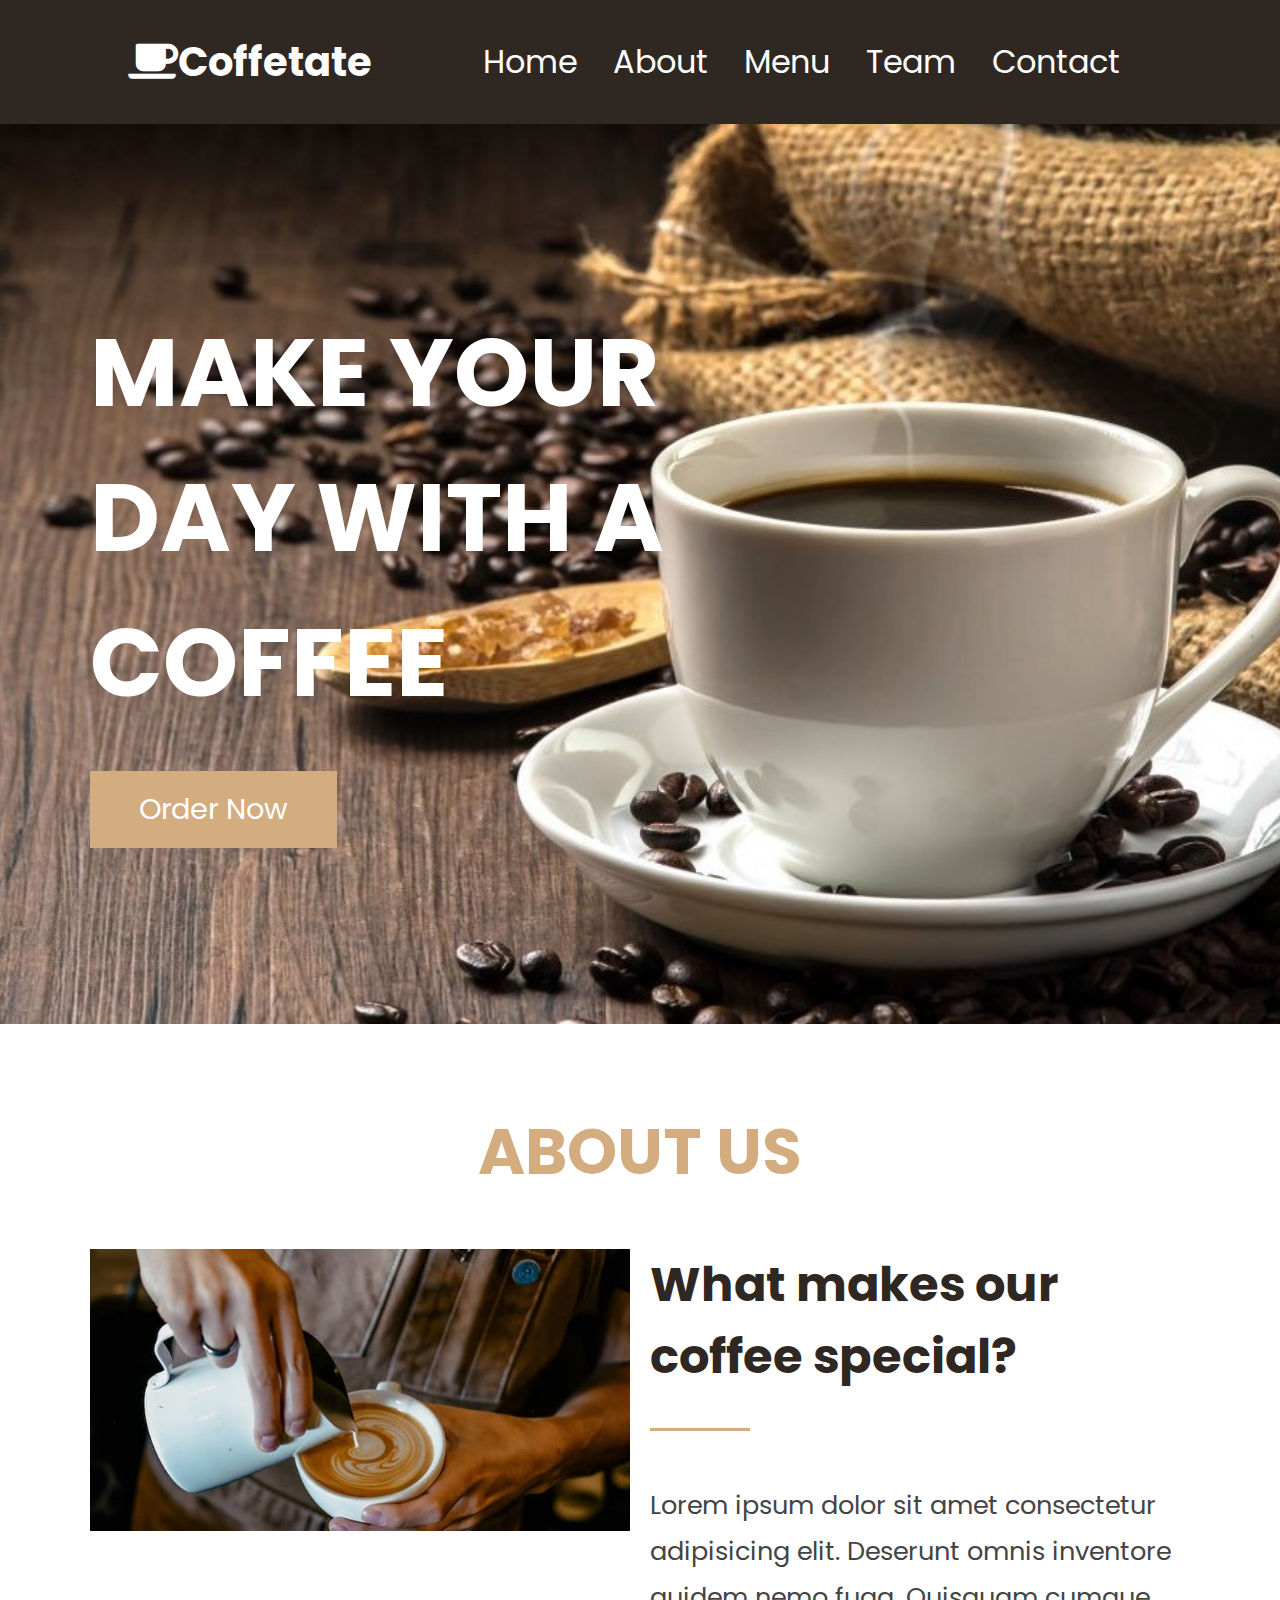
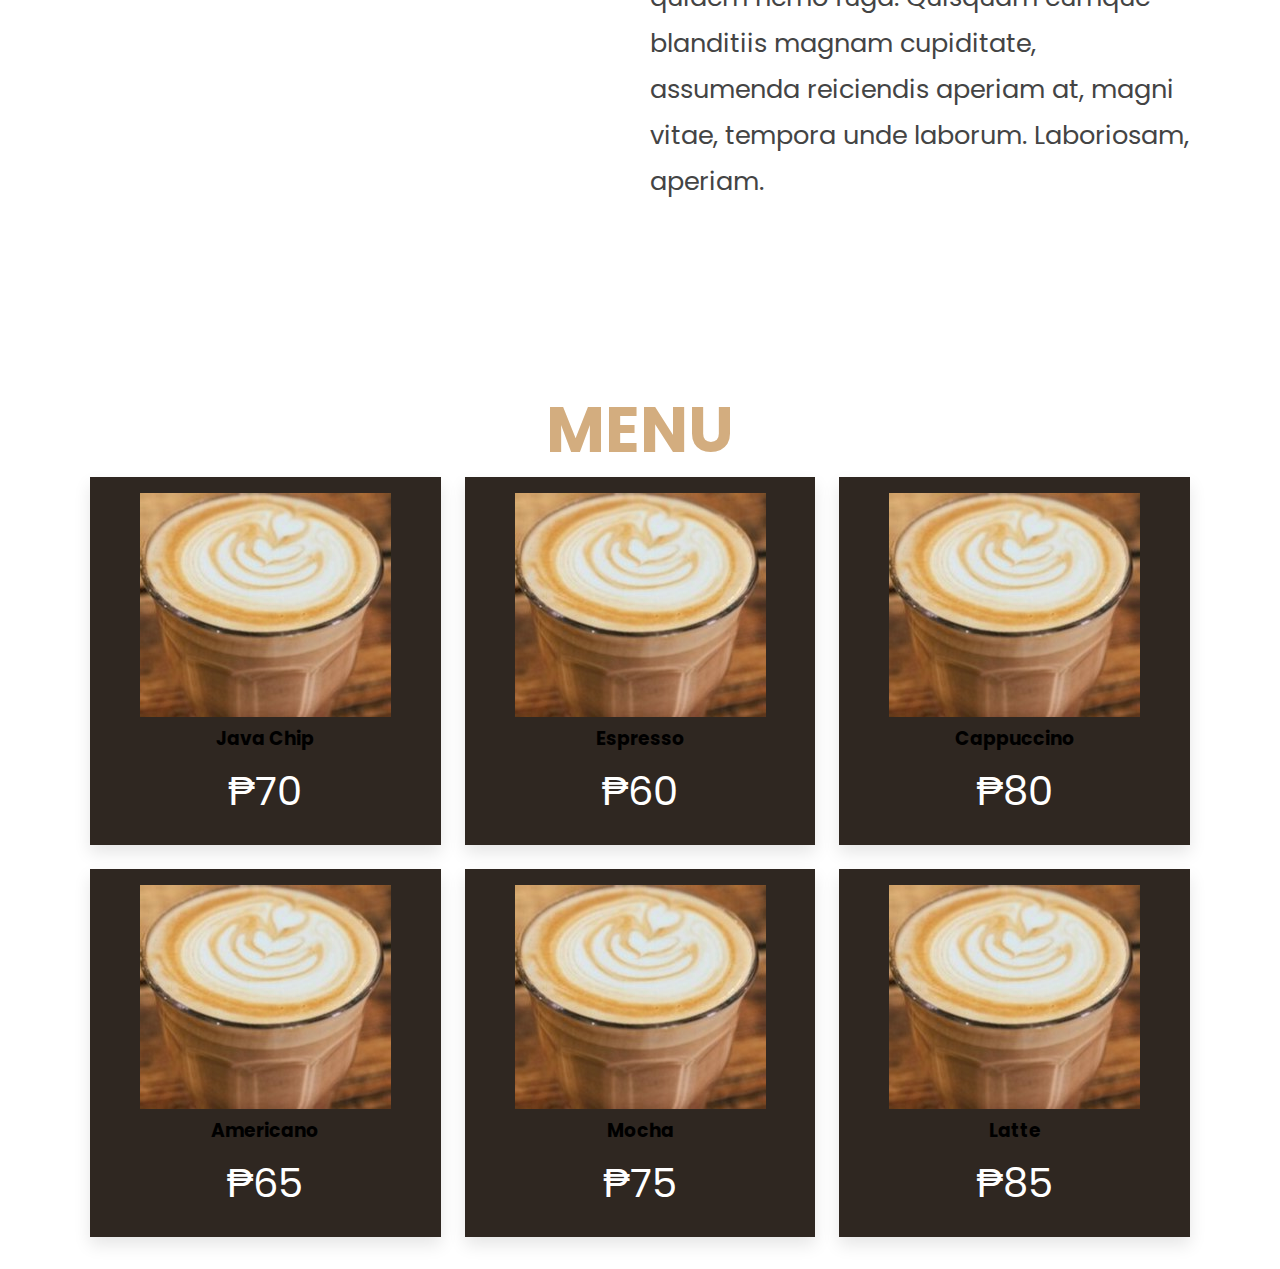
==== commit 01697c85: "Merge pull request #1 from MartinMichaelVincent/RalfAyuban" ====
--- a/index.html
+++ b/index.html
@@ -1,320 +1,124 @@
-<!DOCTYPE html>
-<html lang="en">
-  <head>
-    <meta charset="UTF-8" />
-    <meta http-equiv="X-UA-Compatible" content="IE=edge" />
-    <meta name="viewport" content="width=device-width, initial-scale=1.0" />
-    <title>Coffee Tate</title>
-    <link
-      rel="stylesheet"
-      href="https://cdnjs.cloudflare.com/ajax/libs/font-awesome/5.15.4/css/all.min.css"
-    />
-    <link
-      rel="stylesheet"
-      href="https://cdnjs.cloudflare.com/ajax/libs/font-awesome/6.2.1/css/all.min.css"
-      integrity="sha512-MV7K8+y+gLIBoVD59lQIYicR65iaqukzvf/nwasF0nqhPay5w/9lJmVM2hMDcnK1OnMGCdVK+iQrJ7lzPJQd1w=="
-      crossorigin="anonymous"
-      referrerpolicy="no-referrer"
-    />
-    <link rel="stylesheet" href="style.css" />
-  </head>
-  <body>
-    <header class="header">
-      <a href="#" class="logo"> <i class="fas fa-coffee"></i> Coffee Tate</a>
-
-      <nav class="navbar">
-        <div id="close-navbar" class="fas fa-times"></div>
-        <a href="#">home</a>
-        <a href="#about">about</a>
-        <a href="#menu">menu</a>
-        <a href="#contact">contact</a>
-      </nav>
-
-      <div class="icons">
-        <div id="menu-btn" class="fas fa-bars"></div>
-      </div>
-    </header>
-
-    <section class="home" id="home">
-      <div class="content">
-        <h3>
-          Caffeine, for <br />
-          the love of <br />
-          coffee..
-        </h3>
-        <a href="#" class="btn">Order Now</a>
-      </div>
-    </section>
-
-    <h1 class="heading">About Us</h1>
-
-    <section class="about" id="about">
-      <div class="row">
-        <div class="image">
-          <img src="about.jpg" alt="about" />
-        </div>
-
-        <div class="content">
-          <h3>What makes our coffee special?</h3>
-          <div class="line"></div>
-          <p>
-            Simple, many coffee businesses are popping up around the world but most of
-            these businesses are often misunderstood. You may not also know what
-            makes specialty coffee special. So, we are not going to leave you in
-            the dark, we’ll tell you many things you may not understand about
-            this new wave of coffee. Coffee goes beyond farm names, espresso,
-            latte arts, and manual brewing. The roots go deeper than that.
-            Simply put, specialty coffee is an approach to coffee, fueled by a
-            rich appreciation for quality, and following globally conscious
-            ethics. To truly understand this concept, you’ll need to read the
-            entire blog post.
-          </p>
-        </div>
-      </div>
-    </section>
-
-    <section class="menu" id="menu">
-      <h1 class="heading">Menu</h1>
-
-      <div class="box-container">
-        <div class="box">
-          <img src="americano.jpg" alt="Americano" />
-          <h3>Americano</h3>
-          <p>
-            An Americano is a classic espresso-style drink with a smooth and
-            well-rounded flavor. It has the boldness of traditional coffee but
-            without too much bitterness because the hot water tones down its
-            taste. Some overlook it as regular black coffee.
-          </p>
-          <div class="card-body">
-            <i class="fa-solid fa-star"></i>
-            <i class="fa-solid fa-star"></i>
-            <i class="fa-solid fa-star"></i>
-            <i class="fa-solid fa-star"></i>
-            <i class="fa-solid fa-star-half"></i>
-          </div>
-          <div class="price">₱100</div>
-        </div>
-
-        <div class="box">
-          <img src="caramel-macchiato.jpg" alt="Cafe Caramel Macchiato" />
-          <h3>Cafe Caramel Macchiato</h3>
-          <p>
-            Essentially a delicious but not-too-sweet coffee vanilla latte
-            topped with caramel drizzle with steamed milk, espresso, and vanilla
-            syrup. A great caffeine substitute if you don't want coffee.
-          </p>
-          <div class="card-body">
-            <i class="fa-solid fa-star"></i>
-            <i class="fa-solid fa-star"></i>
-            <i class="fa-solid fa-star"></i>
-            <i class="fa-solid fa-star"></i>
-            <i class="fa-solid fa-star-half"></i>
-          </div>
-          <div class="price">₱150</div>
-        </div>
-
-        <div class="box">
-          <img src="chocolate-frappuccino.png" alt="Chocolate Frappuccino" />
-          <h3>Chocolate Frappuccino</h3>
-          <p>
-            A deliciously blended chocolate and rich in coffee, tasty iced drink
-            with skim milk. It's a frozen chocolate frappe which is ice blended
-            with milk full of chocolate syrup and mini chocolate chips over
-            whipped cream.
-          </p>
-          <div class="card-body">
-            <i class="fa-solid fa-star"></i>
-            <i class="fa-solid fa-star"></i>
-            <i class="fa-solid fa-star"></i>
-            <i class="fa-solid fa-star"></i>
-            <i class="fa-solid fa-star-half"></i>
-          </div>
-          <div class="price">₱160</div>
-        </div>
-
-        <div class="box">
-          <img src="flat-white.png" alt="Flat White" />
-          <h3>Flat White</h3>
-          <p>
-            Flat white is is simply another name for a latte, and the two
-            beverages are identical. A double shot of espresso combined with
-            lightly aerated milk to create a smooth velvet foam so it feels like
-            drinking an espresso.
-          </p>
-          <div class="card-body">
-            <i class="fa-solid fa-star"></i>
-            <i class="fa-solid fa-star"></i>
-            <i class="fa-solid fa-star"></i>
-            <i class="fa-solid fa-star"></i>
-            <i class="fa-solid fa-star"></i>
-          </div>
-          <div class="price">₱120</div>
-        </div>
-
-        <div class="box">
-          <img src="frappe.jpg" alt="Frappe" />
-          <h3>Frappe</h3>
-          <p>
-            A blended, beaten, foamy, creamy delicious drink. You will often see
-            it served topped with whipped cream and possibly other toppings too.
-            Free from bad ingredients and so much less expensive.
-          </p>
-          <div class="card-body">
-            <i class="fa-solid fa-star"></i>
-            <i class="fa-solid fa-star"></i>
-            <i class="fa-solid fa-star"></i>
-            <i class="fa-solid fa-star"></i>
-            <i class="fa-solid fa-star"></i>
-          </div>
-          <div class="price">₱130</div>
-        </div>
-
-        <div class="box">
-          <img src="hazelnut-macchiato.jpg" alt="Hazelnut Macchiato" />
-          <h3>Hazelnut Macchiato</h3>
-          <p>
-            Is a coffee drink that is subtly sweet, nutty, and delicious with
-            hints of coconut and hazelnut, but still has the aromatic taste of
-            coffee. Uses hazelnut-flavored syrup on top of whipped cream instead
-            of the traditional vanilla syrup.
-          </p>
-          <div class="card-body">
-            <i class="fa-solid fa-star"></i>
-            <i class="fa-solid fa-star"></i>
-            <i class="fa-solid fa-star"></i>
-            <i class="fa-solid fa-star"></i>
-            <i class="fa-solid fa-star"></i>
-          </div>
-          <div class="price">₱150</div>
-        </div>
-
-        <div class="box">
-          <img src="iced-mochaccino.jpg" alt="Iced Mochaccino" />
-          <h3>Iced Mochaccino</h3>
-          <p>
-            A sippable coffee drink that contains espresso, milk, and chocolate
-            syrup to create an equal flavor. It is served cold with ice and
-            sometimes whipped cream on top and some chocolate shavings.
-          </p>
-          <div class="card-body">
-            <i class="fa-solid fa-star"></i>
-            <i class="fa-solid fa-star"></i>
-            <i class="fa-solid fa-star"></i>
-            <i class="fa-solid fa-star"></i>
-            <i class="fa-solid fa-star"></i>
-          </div>
-          <div class="price">₱150</div>
-        </div>
-
-        <div class="box">
-          <img src="macha.jpg" alt="MVNRG Ma-cha" />
-          <h3>MVNRG Ma-cha</h3>
-          <p>
-            MA-hal ka nya CHA-root. Giving some benefits that helps you enhance
-            mood and brain function, lose weight and improve liver health. A
-            sweet, creamy, and served with caramel on top to have some
-            sweetness.
-          </p>
-          <div class="card-body">
-            <i class="fa-solid fa-star"></i>
-            <i class="fa-solid fa-star"></i>
-            <i class="fa-solid fa-star"></i>
-            <i class="fa-solid fa-star"></i>
-            <i class="fa-solid fa-star"></i>
-          </div>
-          <div class="price">₱200</div>
-        </div>
-
-        <div class="box">
-          <img src="toffee-nut.jpg" alt="Toffee Nut" />
-          <h3>Toffee Nut</h3>
-          <p>
-            A toffee nut drink has an intense flavor and are buttery-rich-nutty
-            flavor similar to caramel but less sweet that compliments the taste
-            in beverages like coffee, mocha, and even desserts to reduce
-            bitterness and bad taste.
-          </p>
-          <div class="card-body">
-            <i class="fa-solid fa-star"></i>
-            <i class="fa-solid fa-star"></i>
-            <i class="fa-solid fa-star"></i>
-            <i class="fa-solid fa-star"></i>
-            <i class="fa-solid fa-star"></i>
-          </div>
-          <div class="price">₱170</div>
-        </div>
-      </div>
-    </section>
-
-    <section class="contact" id="contact">
-      <h1 class="heading">Contact Us</h1>
-
-      <div class="row">
-        <div class="image">
-          <img src="contact.png" alt="" />
-        </div>
-
-        <form action="">
-          <h3>Drop your feedback</h3>
-
-          <div class="inputBox">
-            <span class="fas fa-user"></span>
-            <input type="text" placeholder="Name" />
-          </div>
-
-          <div class="inputBox">
-            <span class="fas fa-envelope"></span>
-            <input type="email" placeholder="E-mail" />
-          </div>
-
-          <div class="inputBox">
-            <span class="fas fa-phone"></span>
-            <input type="number" placeholder="Phone Number" />
-          </div>
-
-          <input type="submit" value="send message" class="btn" />
-        </form>
-      </div>
-    </section>
-
-    <section class="footer">
-      <div class="box-container">
-        <div class="box">
-          <img src="footer-1.png" alt="" />
-          <h3>Address</h3>
-          <p>
-            Ayala Boulevard, Ermita, Manila <br />
-            near SM City Manila
-          </p>
-        </div>
-
-        <div class="box">
-          <img src="footer-2.png" alt="" />
-          <h3>E-mail</h3>
-          <a href="#" class="link">ralfgabriel.ayuban@tup.edu.ph</a>
-          <a href="#" class="link">nikko.estilo@tup.edu.ph</a>
-          <a href="#" class="link">michaelvincent.martin@tup.edu.ph</a>
-        </div>
-
-        <div class="box">
-          <img src="footer-3.png" alt="" />
-          <h3>Call us</h3>
-          <p>+63 945 888 9226</p>
-        </div>
-
-        <div class="box">
-          <img src="footer-4.png" alt="" />
-          <h3>Opening Hours</h3>
-          <p>Monday - Sunday: 8am - 9pm</p>
-        </div>
-      </div>
-
-      <div class="credit">
-        Created by <span>Ralf, Nikko, and Michael</span> | all rights reserved!
-      </div>
-    </section>
-
-    <script src="style.js"></script>
-  </body>
-</html>
+<!DOCTYPE html>
+<html lang="en">
+  <head>
+    <meta charset="UTF-8" />
+    <meta http-equiv="X-UA-Compatible" content="IE=edge" />
+    <meta name="viewport" content="width=device-width, initial-scale=1.0" />
+    <title>Coffee Website</title>
+    <!--Font-->
+    <link
+      rel="stylesheet"
+      href="https://cdnjs.cloudflare.com/ajax/libs/font-awesome/5.15.4/css/all.min.css"
+    />
+
+    <!--CSS LINK-->
+    <link rel="stylesheet" href="style.css" />
+  </head>
+  <body>
+    <header class="header">
+      <a href="#" class="logo"> <i class="fas fa-coffee"></i>Coffetate</a>
+
+      <nav class="navbar">
+        <div id="close-navbar" class="fas fa-times"></div>
+        <a href="#">Home</a>
+        <a href="#about">About</a>
+        <a href="#menu">Menu</a>
+        <a href="#team">Team</a>
+        <a href="#contact">Contact</a>
+      </nav>
+
+      <div class="icons">
+        <div id="menu-btn" class="fas fa-bars"></div>
+      </div>
+    </header>
+    <!--header-->
+
+    <!--Home-->
+
+    <section class="Home" id="Home">
+      <div class="content">
+        <h3>
+          Make your <br />
+          day with a <br />
+          coffee
+        </h3>
+        <a href="#" class="btn">Order Now</a>
+      </div>
+    </section>
+
+    <!--home-->
+
+    <!--About-->
+    <h1 class="heading">About us</h1>
+    <section class="about" id="about">
+      <div class="row">
+        <div class="image">
+          <img src="Assets/about.jpg" alt="about" />
+        </div>
+        <div class="content">
+          <h3>What makes our coffee special?</h3>
+          <div class="line"></div>
+          <p>
+            Lorem ipsum dolor sit amet consectetur adipisicing elit. Deserunt
+            omnis inventore quidem nemo fuga. Quisquam cumque blanditiis magnam
+            cupiditate, assumenda reiciendis aperiam at, magni vitae, tempora
+            unde laborum. Laboriosam, aperiam.
+          </p>
+        </div>
+      </div>
+    </section>
+
+    <!--end-->
+
+    <!--menu-->
+
+    <section class="menu" id="menu">
+      <h1 class="heading">Menu</h1>
+
+      <div class="box-container">
+        <div class="box">
+          <img src="Assets/menu1.jpg" alt="" />
+          <h3>Java Chip</h3>
+          <div class="price">₱70</div>
+        </div>
+
+        <div class="box">
+          <img src="Assets/menu1.jpg" alt="" />
+          <h3>Espresso</h3>
+          <div class="price">₱60</div>
+        </div>
+
+        <div class="box">
+          <img src="Assets/menu1.jpg" alt="" />
+          <h3>Cappuccino</h3>
+          <div class="price">₱80</div>
+        </div>
+
+        <div class="box">
+          <img src="Assets/menu1.jpg" alt="" />
+          <h3>Americano</h3>
+          <div class="price">₱65</div>
+        </div>
+
+        <div class="box">
+          <img src="Assets/menu1.jpg" alt="" />
+          <h3>Mocha</h3>
+          <div class="price">₱75</div>
+        </div>
+
+        <div class="box">
+          <img src="Assets/menu1.jpg" alt="" />
+          <h3>Latte</h3>
+          <div class="price">₱85</div>
+        </div>
+
+        <!-- Add more items as needed -->
+      </div>
+    </section>
+
+    <!--END-->
+
+    <!--JS LINK-->
+    <script src="script.js"></script>
+  </body>
+</html>
--- a/style.css
+++ b/style.css
@@ -1,442 +1,241 @@
-@import url("http://fonts.googleapis.com/css?family=Poppins:300,400,400i,500,600,700&amp;display=swap");
-
-:root {
-  --main-color: #2f2721;
-  --primary-color: #d3ad7f;
-  --black: #13131a;
-  --border: 0.1rem solid rgba(255, 255, 255, 0.3);
-}
-
-* {
-  font-family: "Poppins", sans-serif;
-  margin: 0;
-  padding: 0;
-  box-sizing: border-box;
-  outline: none;
-  border: none;
-  text-decoration: none;
-  transition: 0.2s linear;
-}
-
-html {
-  font-size: 62.5%;
-  overflow-x: hidden;
-  scroll-behavior: smooth;
-}
-
-html::-webkit-scrollbar {
-  width: 0.8rem;
-}
-
-html::-webkit-scrollbar-track {
-  background: transparent;
-}
-
-html::-webkit-scrollbar-thumb {
-  background: var(--primary-color);
-}
-
-section {
-  padding: 2rem 7%;
-}
-
-.heading {
-  text-align: center;
-  color: deepskyblue;
-  text-transform: uppercase;
-  font-size: 4rem;
-  margin-top: 5rem;
-}
-
-.btn {
-  display: inline-block;
-  margin-top: 1rem;
-  padding: 1rem 3rem;
-  font-size: 1.8rem;
-  border: 0.1rem solid var(--primary-color);
-  background: var(--primary-color);
-  color: whitesmoke;
-  cursor: pointer;
-  text-transform: capitalize;
-}
-
-.btn:hover {
-  background: #fff6eb;
-  color: var(--primary-color);
-}
-
-.header {
-  position: sticky;
-  top: 0;
-  left: 0;
-  right: 0;
-  background: var(--main-color);
-  padding: 2rem 10%;
-  display: flex;
-  align-items: center;
-  z-index: 1000;
-}
-
-.header .logo {
-  margin-right: auto;
-  font-size: 2.5rem;
-  text-transform: capitalize;
-  color: whitesmoke;
-  font-weight: bolder;
-}
-
-.header .logo i {
-  color: whitesmoke;
-}
-
-.header .navbar {
-  position: relative;
-}
-
-.header .navbar #close-navbar {
-  position: absolute;
-  top: 1.5rem;
-  right: 2rem;
-  font-size: 4rem;
-  cursor: pointer;
-  color: #444;
-  display: none;
-}
-
-.header .navbar a {
-  margin-right: 2rem;
-  font-size: 2rem;
-  text-transform: capitalize;
-  color: whitesmoke;
-}
-
-.header .navbar a:hover {
-  color: var(--primary-color);
-}
-
-.header .icons div {
-  margin-left: 1.5rem;
-  cursor: pointer;
-  color: whitesmoke;
-  font-size: 2.5rem;
-}
-
-.header .icons div:hover {
-  color: var(--primary-color);
-}
-
-.header #menu-btn {
-  display: none;
-}
-
-.home {
-  min-height: 100vh;
-  display: flex;
-  align-items: center;
-  background: url("background.jpg");
-  background-size: cover;
-  background-position: center;
-}
-
-.home .content {
-  max-width: 60rem;
-}
-
-.home .content h3 {
-  font-size: 6rem;
-  text-transform: uppercase;
-  color: tomato;
-  margin-bottom: 20px;
-}
-
-.about {
-  padding-top: 50px;
-  padding-bottom: 50px;
-  background-image: url("");
-  background-repeat: repeat-y;
-  background-position: center top;
-}
-
-.about .row {
-  display: flex;
-  align-items: center;
-  flex-wrap: wrap;
-}
-
-.about .row .image {
-  flex: 1 1 55rem;
-}
-
-.about .row .image img {
-  width: 100%;
-}
-
-.about .row .content {
-  flex: 1 1 45rem;
-  padding: 8rem;
-}
-
-.about .row .content h3 {
-  font-size: 3rem;
-  color: var(--main-color);
-}
-
-.about .row .content p {
-  font-size: 1.6rem;
-  color: #444;
-  padding: 1rem 0;
-  line-height: 1.8;
-}
-
-.line {
-  margin-top: 35px;
-  margin-bottom: 35px;
-  width: 100px;
-  height: 3px;
-  background: var(--primary-color);
-}
-
-.menu .box-container {
-  display: grid;
-  grid-template-columns: repeat(auto-fit, minmax(30rem, 1fr));
-  gap: 1.5rem;
-}
-
-.menu .box-container .box p {
-  color: whitesmoke;
-  font-size: 18px;
-  text-align: justify;
-  position: relative;
-  bottom: 5px;
-}
-
-.menu .box-container .card-body i {
-  color: yellow;
-  padding-top: 20px;
-  font-size: 10px;
-  position: relative;
-  bottom: 5px;
-}
-.menu .box-container .box {
-  padding: 5rem;
-  text-align: center;
-  background-color: indianred;
-  box-shadow: 0 0.5rem 1rem rgba(0, 0, 0, 0.1);
-}
-
-.menu .box-container .box img {
-  height: 10rem;
-}
-
-.menu .box-container .box img:hover {
-  transform: scale(1.1);
-  transition: transform 0.4s ease-in-out;
-}
-
-.menu .box-container .box h3 {
-  color: whitesmoke;
-  font-size: 2rem;
-  padding: 1rem 0;
-}
-
-.menu .box-container .box .price {
-  color: whitesmoke;
-  font-size: 2.5rem;
-  padding: 0.5rem 0;
-}
-
-.menu .box-container .box:hover {
-  background-color: var(--primary-color);
-}
-
-.menu .box-container .box:hover > * {
-  color: var(--black);
-}
-
-.contact .row {
-  display: -webkit-box;
-  display: -ms-flexbox;
-  display: flex;
-  -webkit-box-align: center;
-  -ms-flex-align: center;
-  align-items: center;
-  -ms-flex-wrap: wrap;
-  flex-wrap: wrap;
-  gap: 2rem;
-}
-
-.contact .row .image {
-  -webkit-box-flex: 1;
-  -ms-flex: 1 1 40rem;
-  flex: 1 1 40rem;
-}
-
-.contact .row .image img {
-  width: 100%;
-}
-
-.contact .row form {
-  -webkit-box-flex: 1;
-  -ms-flex: 1 1 40rem;
-  flex: 1 1 40rem;
-  border: 0.1rem solid var(--main-color);
-  padding: 2rem;
-}
-
-.contact .row form h3 {
-  font-size: 2.5rem;
-  text-align: center;
-  color: var(--main-color);
-  padding-bottom: 1rem;
-  text-transform: uppercase;
-}
-
-.contact .row form .inputBox {
-  display: flex;
-  align-items: center;
-  margin-top: 2rem;
-  margin-bottom: 2rem;
-  background: var(--main-color);
-  border: var(--border);
-}
-
-.contact .row form .inputBox span {
-  color: var(--primary-color);
-  font-size: 2rem;
-  padding-left: 2rem;
-}
-
-.contact .row form .inputBox input {
-  width: 100%;
-  padding: 2rem;
-  font-size: 1.7rem;
-  color: whitesmoke;
-  text-transform: none;
-  background: none;
-}
-
-.footer {
-  background: var(--main-color);
-}
-
-.footer .box-container {
-  display: grid;
-  grid-template-columns: repeat(auto-fit, minmax(25rem, 1fr));
-  gap: 2rem;
-  margin-top: 30px;
-}
-
-.footer .box-container .box h3 {
-  font-size: 2.2rem;
-  color: whitesmoke;
-  padding: 1rem 0;
-}
-
-.footer .box-container .box p {
-  font-size: 1.5rem;
-  line-height: 2;
-  color: #ccc;
-  padding: 1rem 0;
-}
-
-.footer .box-container .box .link {
-  font-size: 1.7rem;
-  line-height: 2;
-  color: var(--primary-color);
-  padding: 0.5rem 0;
-  display: block;
-}
-
-.footer .box-container .box .link:hover {
-  color: #ffaa42;
-  text-decoration: underline;
-}
-
-.footer .credit {
-  color: whitesmoke;
-  text-align: center;
-  margin-top: 3rem;
-  padding-top: 3rem;
-  font-size: 2rem;
-  text-transform: capitalize;
-  border-top: 0.1rem solid var(--primary-color);
-}
-
-.footer .credit span {
-  color: var(--primary-color);
-}
-
-/* media queries */
-
-@media (max-width: 991px) {
-  html {
-    font-size: 55%;
-  }
-
-  .header {
-    padding: 2rem 5%;
-  }
-
-  section {
-    padding: 2rem;
-  }
-}
-
-@media (max-width: 768px) {
-  .header #menu-btn {
-    display: inline-block;
-  }
-
-  .header .navbar {
-    position: fixed;
-    top: 0;
-    right: -105%;
-    width: 30rem;
-    background: whitesmoke;
-    height: 100%;
-    display: -webkit-box;
-    display: -ms-flexbox;
-    display: flex;
-    -webkit-box-orient: vertical;
-    -webkit-box-direction: normal;
-    -ms-flex-flow: column;
-    flex-flow: column;
-    -webkit-box-pack: center;
-    -ms-flex-pack: center;
-    justify-content: center;
-    z-index: 1200;
-  }
-
-  .header .navbar #close-navbar {
-    display: block;
-  }
-
-  .header .navbar.active {
-    box-shadow: 0 0 0 100vw rgba(0, 0, 0, 0.8);
-    right: 0;
-  }
-
-  .header .navbar a {
-    color: var(--black);
-    display: block;
-    margin: 1rem 0;
-    text-align: center;
-    font-size: 3rem;
-  }
-
-  .home {
-    background-position: left;
-    justify-content: center;
-    text-align: center;
-  }
-
-  .home .content h3 {
-    font-size: 4rem;
-  }
-}
-
-@media (max-width: 450px) {
-  html {
-    font-size: 50%;
-  }
-}
+@import url("http://fonts.googleapis.com/css?family=Poppins:300,400,400i,500,600,700&amp;display=swap");
+
+:root {
+  --main-color: #2f2721;
+  --primary-color: #d3ad7f;
+  --black: #13131a;
+  --border: 0.1rem solid rgba(255, 255, 255, 0.3);
+}
+
+* {
+  font-family: "Poppins", sans-serif;
+  margin: 0;
+  padding: 0;
+  box-sizing: border-box;
+  outline: none;
+  border: none;
+  text-decoration: none;
+  transition: 0.2s linear;
+}
+
+html {
+  font-size: 62.5;
+  overflow: hidden;
+  scroll-behavior: smooth;
+}
+
+html::-webkit-scrollbar {
+  width: 0.8rem;
+}
+
+html::-webkit-scrollbar-track {
+  background: transparent;
+}
+
+html::-webkit-scrollbar-thumb {
+  background: var(--primary-color);
+}
+
+section {
+  padding: 2rem 7%;
+}
+
+.heading {
+  text-align: center;
+  color: var(--primary-color);
+  text-transform: uppercase;
+  font-size: 4rem;
+  margin-top: 5rem;
+}
+
+.btn {
+  display: inline-block;
+  margin-top: 1rem;
+  padding: 1rem 3rem;
+  font-size: 1.8rem;
+  border: 0.1rem solid var(--primary-color);
+  background: var(--primary-color);
+  color: #fff;
+  cursor: pointer;
+  text-transform: capitalize;
+}
+
+.btn:hover {
+  background-color: #fff6eb;
+  color: var(--primary-color);
+}
+/* header */
+
+.header {
+  position: sticky;
+  top: 0;
+  left: 0;
+  right: 0;
+  background: var(--main-color);
+  padding: 2rem 10%;
+  display: flex;
+  align-items: center;
+  z-index: 1000;
+}
+
+.header .logo {
+  margin-right: auto;
+  font-size: 2.5rem;
+  text-transform: capitalize;
+  color: #fff;
+  font-weight: bolder;
+}
+
+.header .logo {
+  color: #fff;
+}
+
+.header .navbar {
+  position: relative;
+}
+
+.header .navbar #close-navbar {
+  position: absolute;
+  top: 1.5rem;
+  right: 2rem;
+  font-size: 4rem;
+  cursor: pointer;
+  color: #444;
+  display: none;
+}
+
+.header .navbar a {
+  margin-right: 2rem;
+  font-size: 2rem;
+  text-transform: capitalize;
+  color: #fff;
+}
+
+.header .navbar a:hover {
+  color: var(--primary-color);
+}
+
+.header .icons div {
+  margin-left: 1.5rem;
+  cursor: pointer;
+  color: #fff;
+  font-size: 2.5rem;
+}
+
+.header .icons div:hover {
+  color: var(--primary-color);
+}
+
+.header #menu-btn {
+  display: none;
+}
+
+/* END */
+
+/* HOME */
+
+.Home {
+  min-height: 100vh;
+  display: flex;
+  align-items: center;
+  background: url(../Assets/background.jpg);
+  background-size: cover;
+  background-position: center;
+}
+
+.Home .content {
+  max-width: 60rem;
+}
+
+.Home .content h3 {
+  font-size: 6rem;
+  text-transform: uppercase;
+  color: #fff;
+  margin-bottom: 20px;
+}
+/*END*/
+
+/* ABOUT */
+
+.about {
+  padding-top: 50px;
+  padding-bottom: 50px;
+  background-image: url(../Asset/about-bg.png);
+  background-repeat: repeat-y;
+  background-position: center top;
+}
+
+.about .row {
+  display: flex;
+  align-items: flex-start;
+  flex-wrap: wrap;
+}
+
+.about .row .image {
+  flex: 1 1 calc(50% - 10px);
+  max-width: calc(50% - 10px);
+  margin-right: 20px;
+}
+
+.about .row .image img {
+  width: 100%;
+  height: auto;
+  display: block;
+}
+
+.about .row .content {
+  flex: 1 1 calc(50% - 10px);
+  max-width: calc(50% - 10px);
+}
+
+.about .row .content h3 {
+  font-size: 3rem;
+  color: var(--main-color);
+}
+
+.about .row .content p {
+  font-size: 1.6rem;
+  color: #444;
+  padding: 1rem 0;
+  line-height: 1.8;
+}
+
+.line {
+  margin-top: 35px;
+  margin-bottom: 35px;
+  width: 100px;
+  height: 3px;
+  background: var(--primary-color);
+}
+
+.menu .box-container {
+  display: grid;
+  grid-template-columns: repeat(3, 1fr);
+  gap: 1.5rem;
+}
+
+.menu .box {
+  padding: 1rem;
+  text-align: center;
+  background-color: var(--main-color);
+  box-shadow: 0 0.5rem 1rem rgba(0, 0, 0, 0.1);
+}
+
+.menu .box img {
+  max-width: 100%;
+  height: auto;
+}
+
+.menu .box .price {
+  color: #fff;
+  font-size: 2.5rem;
+  padding: 0.5rem 0;
+}
+
+.menu .box:hover {
+  background-color: var(--primary-color);
+}
+
+.menu .box:hover > * {
+  color: var(--black);
+}
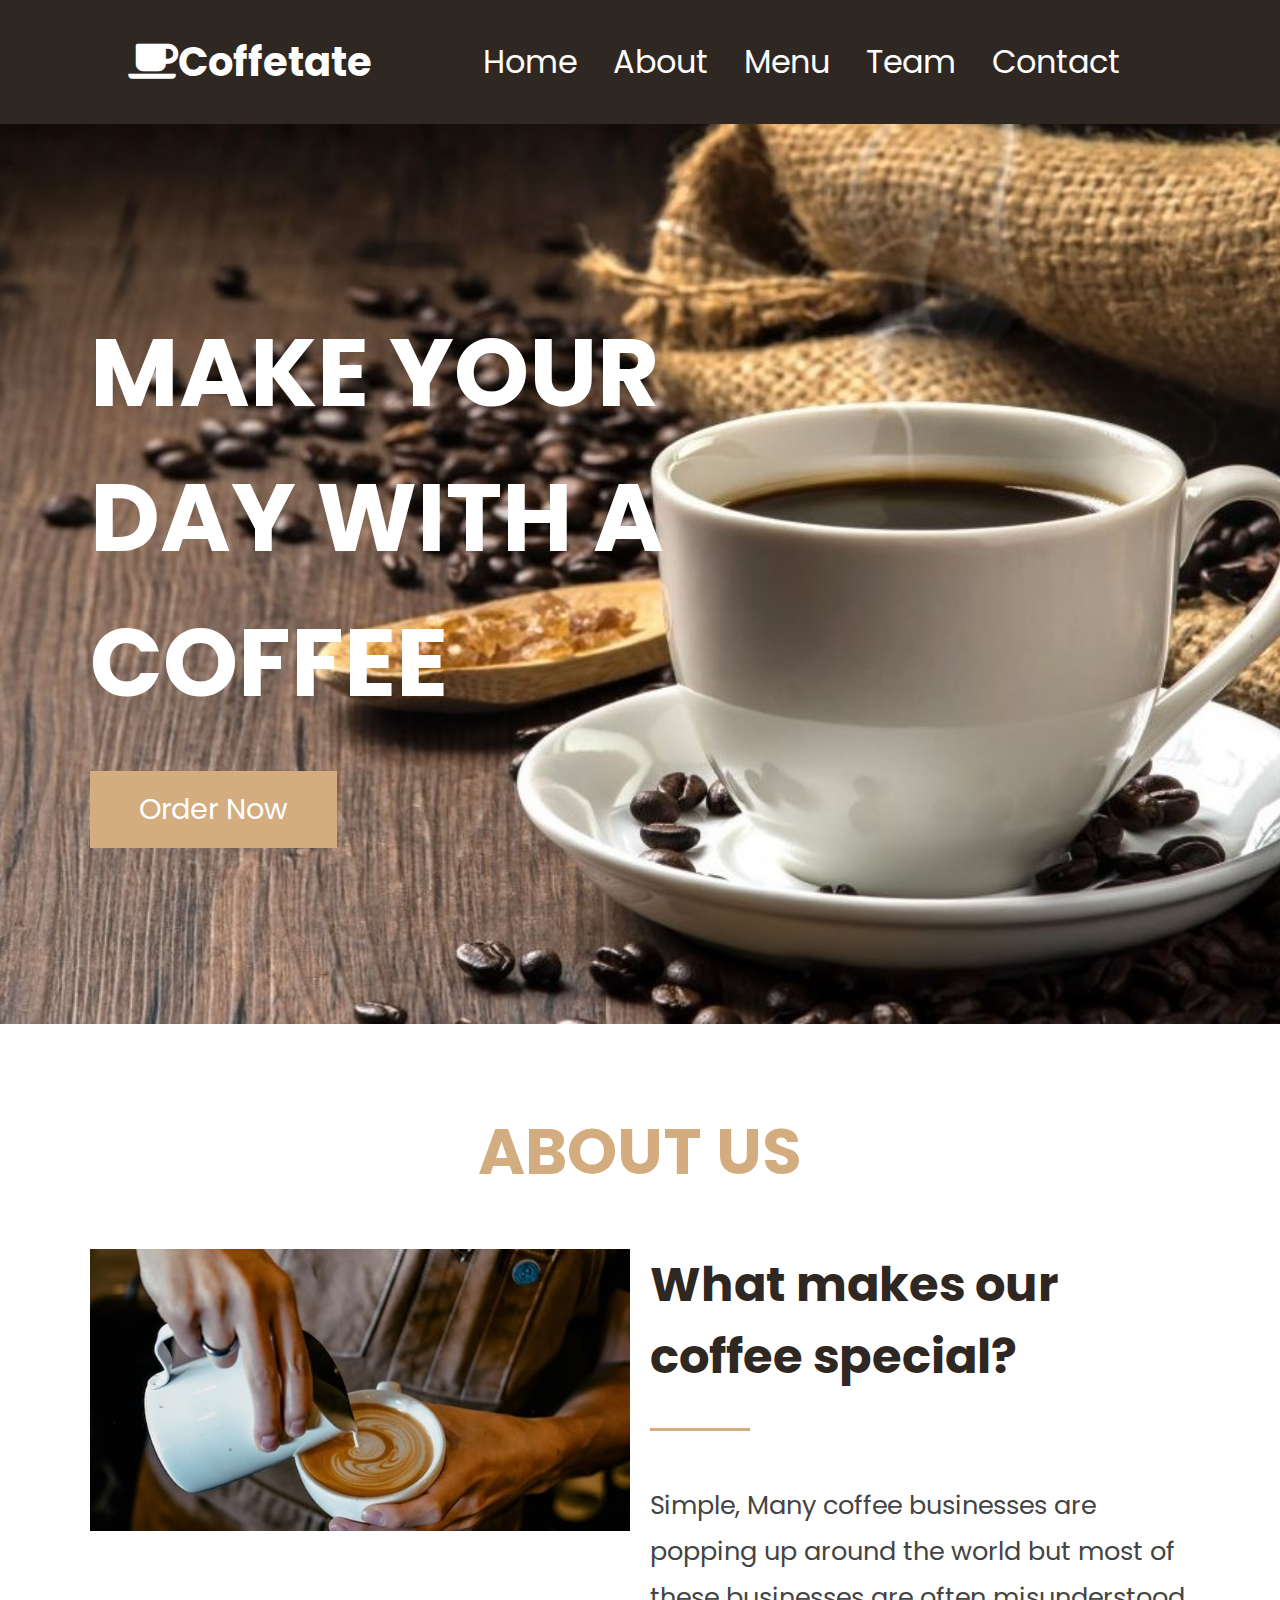
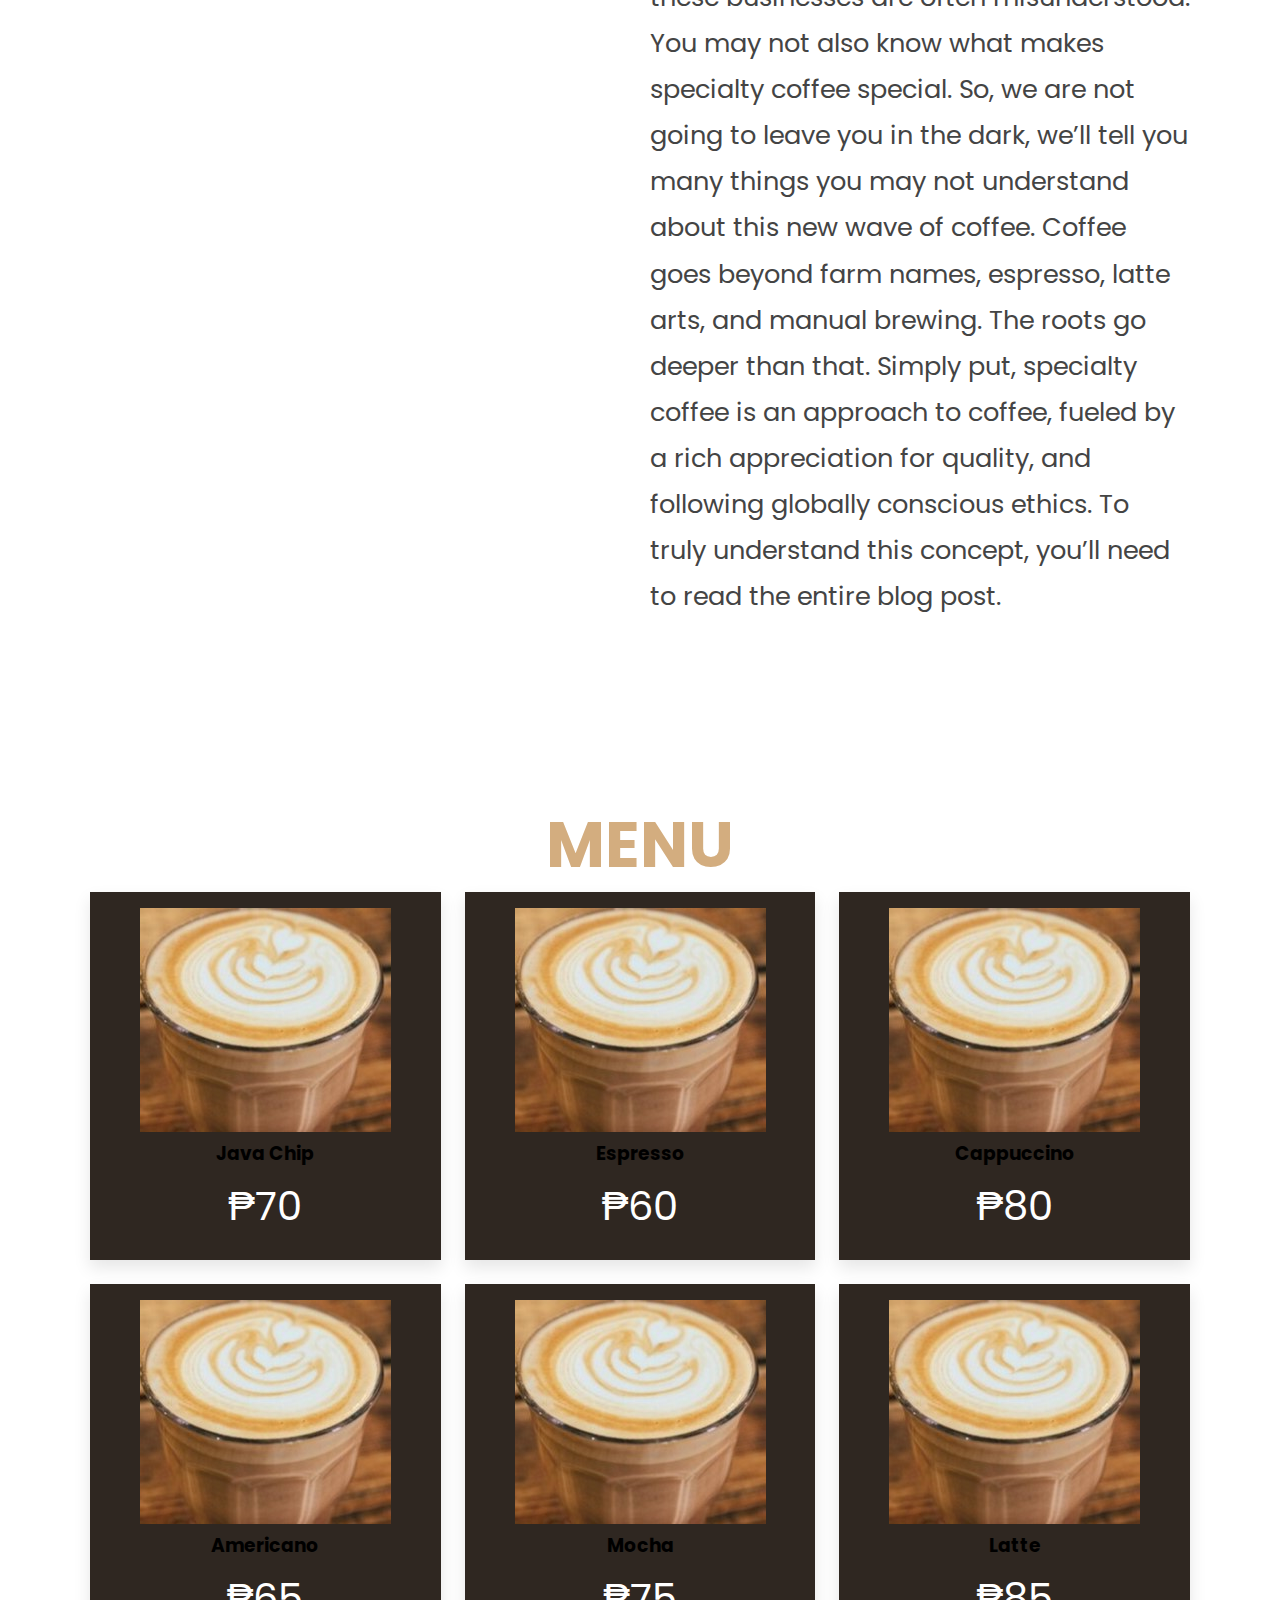
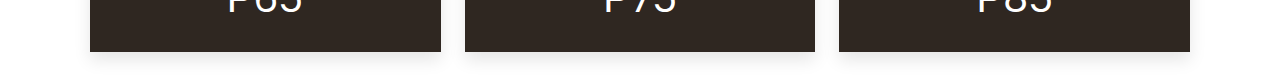
==== commit 0e7603a4: "nikko boy" ====
--- a/index.html
+++ b/index.html
@@ -9,6 +9,13 @@
     <link
       rel="stylesheet"
       href="https://cdnjs.cloudflare.com/ajax/libs/font-awesome/5.15.4/css/all.min.css"
+    />
+    <link
+      rel="stylesheet"
+      href="https://cdnjs.cloudflare.com/ajax/libs/font-awesome/6.2.1/css/all.min.css"
+      integrity="sha512-MV7K8+y+gLIBoVD59lQIYicR65iaqukzvf/nwasF0nqhPay5w/9lJmVM2hMDcnK1OnMGCdVK+iQrJ7lzPJQd1w=="
+      crossorigin="anonymous"
+      referrerpolicy="no-referrer"
     />
 
     <!--CSS LINK-->
@@ -59,10 +66,16 @@
           <h3>What makes our coffee special?</h3>
           <div class="line"></div>
           <p>
-            Lorem ipsum dolor sit amet consectetur adipisicing elit. Deserunt
-            omnis inventore quidem nemo fuga. Quisquam cumque blanditiis magnam
-            cupiditate, assumenda reiciendis aperiam at, magni vitae, tempora
-            unde laborum. Laboriosam, aperiam.
+            Simple, Many coffee businesses are popping up around the world but most of
+            these businesses are often misunderstood. You may not also know what
+            makes specialty coffee special. So, we are not going to leave you in
+            the dark, we’ll tell you many things you may not understand about
+            this new wave of coffee. Coffee goes beyond farm names, espresso,
+            latte arts, and manual brewing. The roots go deeper than that.
+            Simply put, specialty coffee is an approach to coffee, fueled by a
+            rich appreciation for quality, and following globally conscious
+            ethics. To truly understand this concept, you’ll need to read the
+            entire blog post.
           </p>
         </div>
       </div>
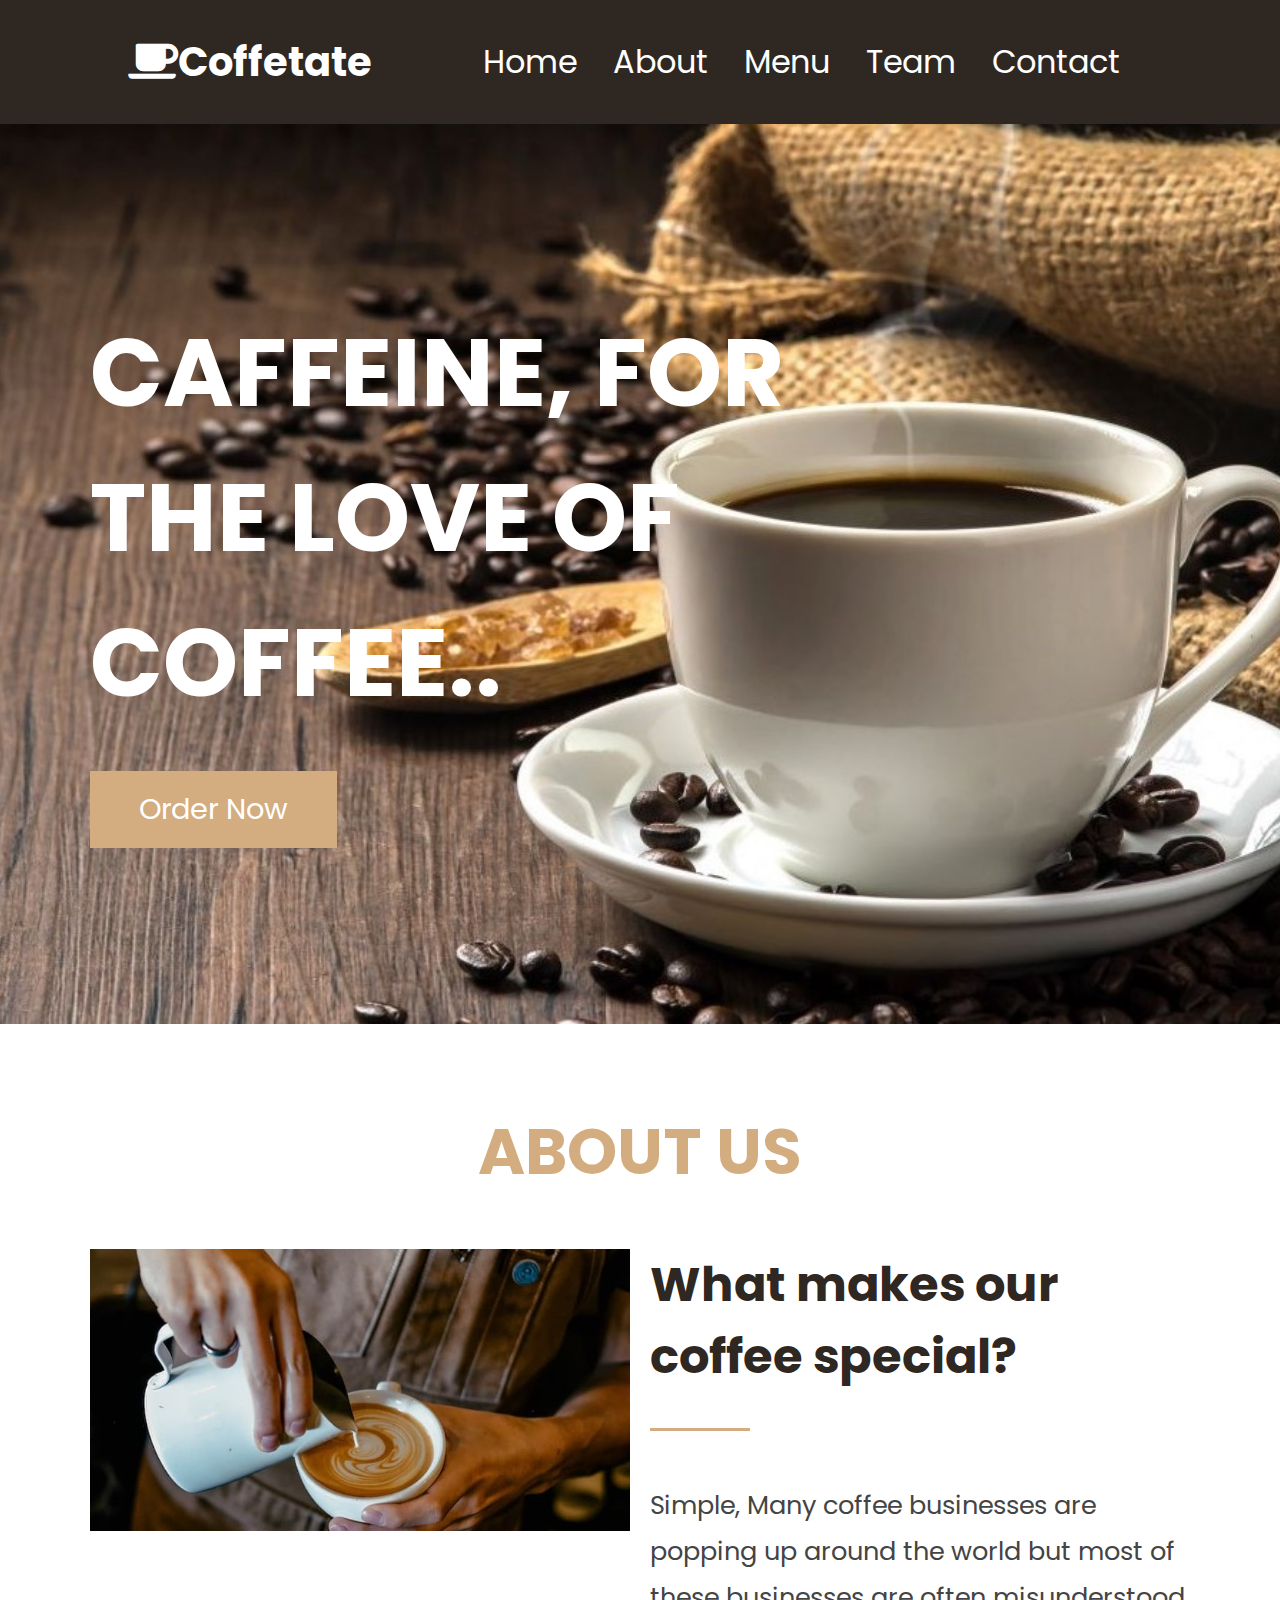
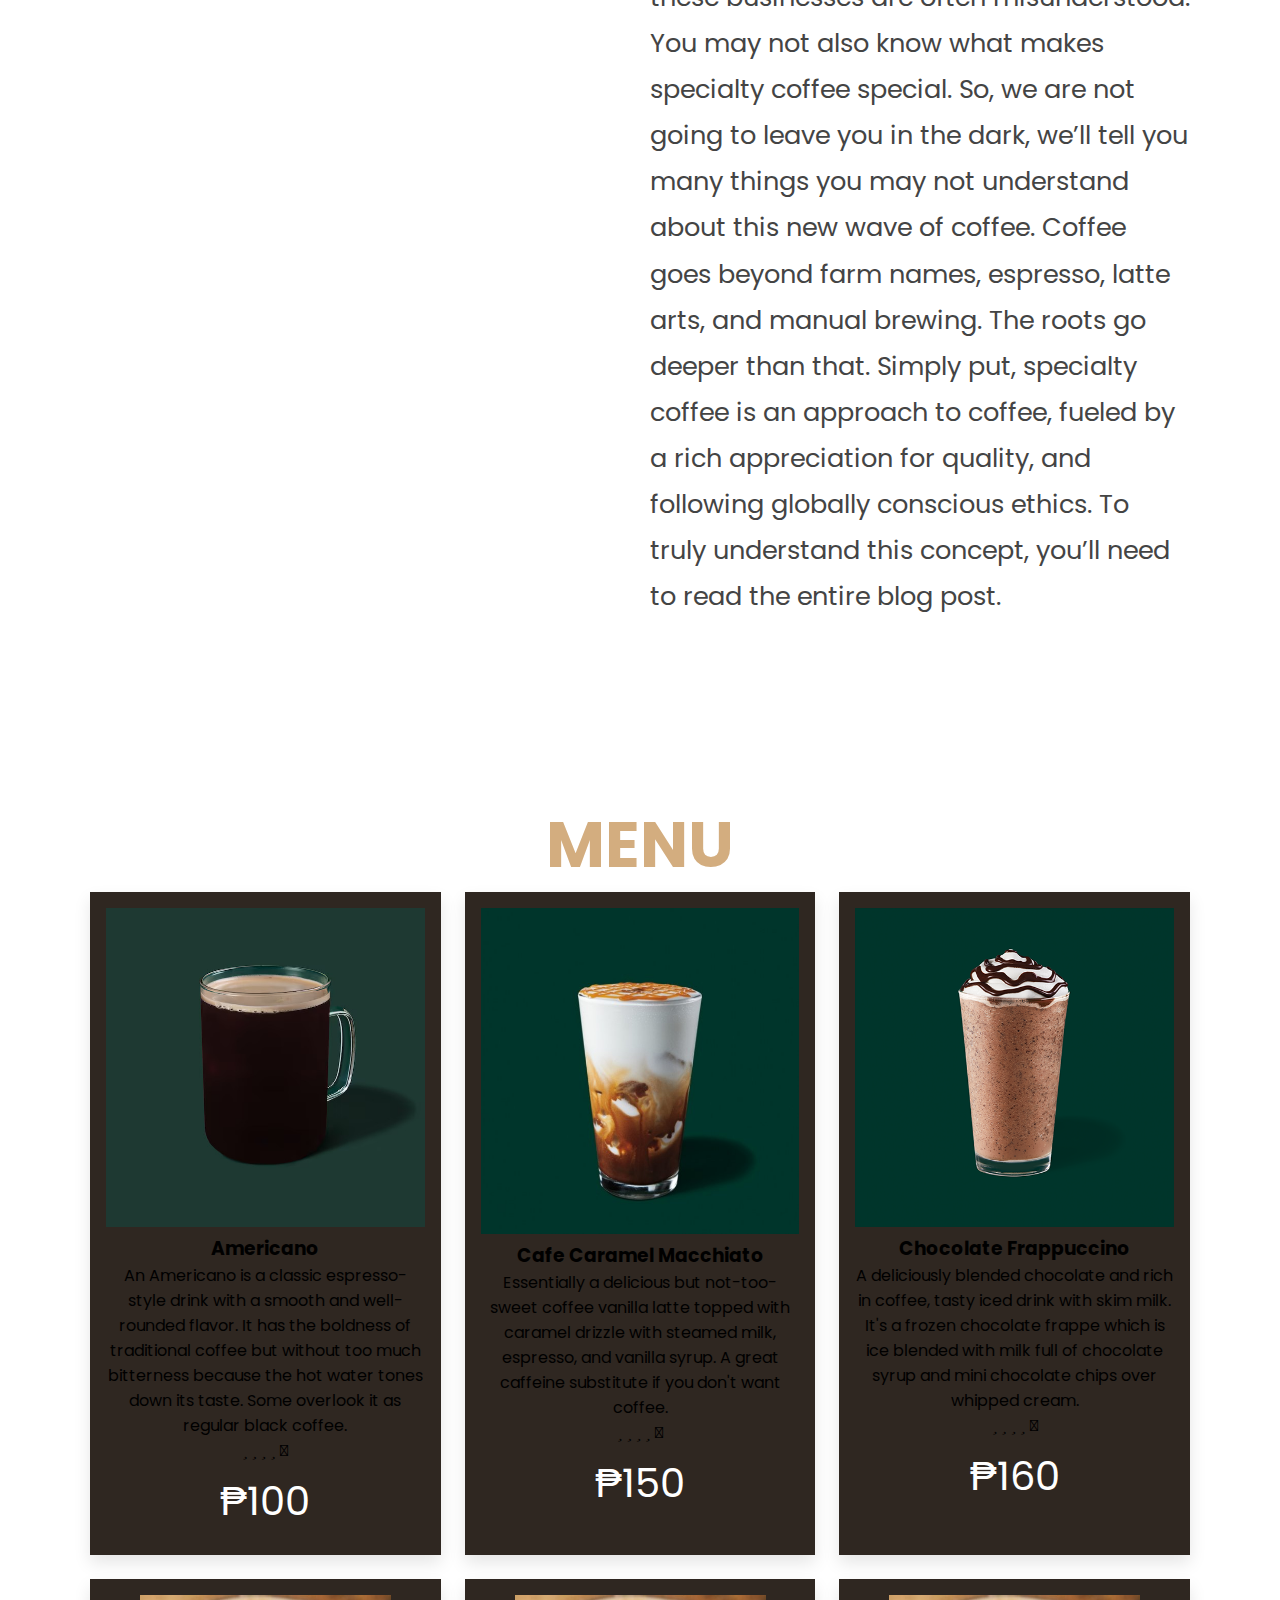
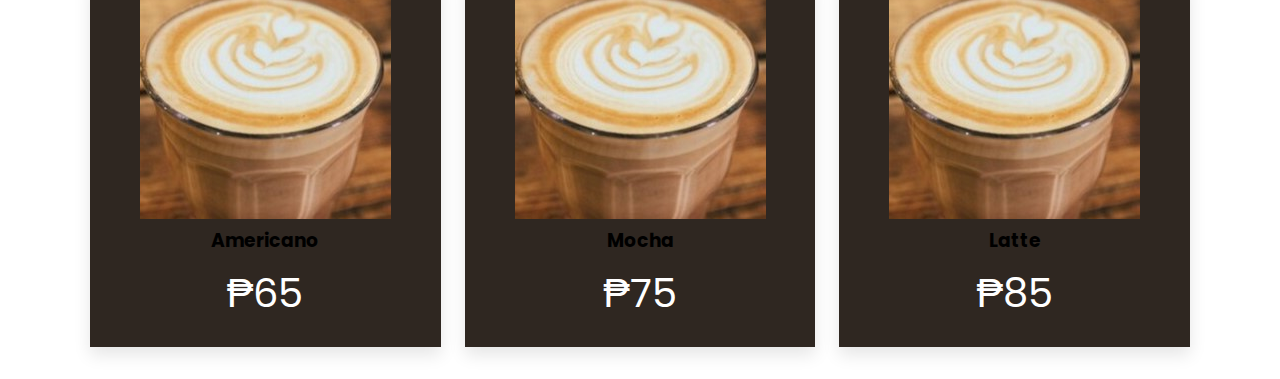
==== commit 4182ca6f: "update lang" ====
--- a/index.html
+++ b/index.html
@@ -5,7 +5,6 @@
     <meta http-equiv="X-UA-Compatible" content="IE=edge" />
     <meta name="viewport" content="width=device-width, initial-scale=1.0" />
     <title>Coffee Website</title>
-    <!--Font-->
     <link
       rel="stylesheet"
       href="https://cdnjs.cloudflare.com/ajax/libs/font-awesome/5.15.4/css/all.min.css"
@@ -17,8 +16,6 @@
       crossorigin="anonymous"
       referrerpolicy="no-referrer"
     />
-
-    <!--CSS LINK-->
     <link rel="stylesheet" href="style.css" />
   </head>
   <body>
@@ -38,25 +35,22 @@
         <div id="menu-btn" class="fas fa-bars"></div>
       </div>
     </header>
-    <!--header-->
 
     <!--Home-->
 
     <section class="Home" id="Home">
       <div class="content">
         <h3>
-          Make your <br />
-          day with a <br />
-          coffee
+          Caffeine, for <br />
+          the love of <br />
+          coffee..
         </h3>
         <a href="#" class="btn">Order Now</a>
       </div>
     </section>
 
-    <!--home-->
-
     <!--About-->
-    <h1 class="heading">About us</h1>
+    <h1 class="heading">About Us</h1>
     <section class="about" id="about">
       <div class="row">
         <div class="image">
@@ -66,22 +60,20 @@
           <h3>What makes our coffee special?</h3>
           <div class="line"></div>
           <p>
-            Simple, Many coffee businesses are popping up around the world but most of
-            these businesses are often misunderstood. You may not also know what
-            makes specialty coffee special. So, we are not going to leave you in
-            the dark, we’ll tell you many things you may not understand about
-            this new wave of coffee. Coffee goes beyond farm names, espresso,
-            latte arts, and manual brewing. The roots go deeper than that.
-            Simply put, specialty coffee is an approach to coffee, fueled by a
-            rich appreciation for quality, and following globally conscious
-            ethics. To truly understand this concept, you’ll need to read the
-            entire blog post.
+            Simple, Many coffee businesses are popping up around the world but
+            most of these businesses are often misunderstood. You may not also
+            know what makes specialty coffee special. So, we are not going to
+            leave you in the dark, we’ll tell you many things you may not
+            understand about this new wave of coffee. Coffee goes beyond farm
+            names, espresso, latte arts, and manual brewing. The roots go deeper
+            than that. Simply put, specialty coffee is an approach to coffee,
+            fueled by a rich appreciation for quality, and following globally
+            conscious ethics. To truly understand this concept, you’ll need to
+            read the entire blog post.
           </p>
         </div>
       </div>
     </section>
-
-    <!--end-->
 
     <!--menu-->
 
@@ -90,21 +82,59 @@
 
       <div class="box-container">
         <div class="box">
-          <img src="Assets/menu1.jpg" alt="" />
-          <h3>Java Chip</h3>
-          <div class="price">₱70</div>
+         <img src="americano.jpg" alt="Americano" />
+          <h3>Americano</h3>
+          <p>
+            An Americano is a classic espresso-style drink with a smooth and
+            well-rounded flavor. It has the boldness of traditional coffee but
+            without too much bitterness because the hot water tones down its
+            taste. Some overlook it as regular black coffee.
+          </p>
+          <div class="card-body">
+            <i class="fa-solid fa-star"></i>
+            <i class="fa-solid fa-star"></i>
+            <i class="fa-solid fa-star"></i>
+            <i class="fa-solid fa-star"></i>
+            <i class="fa-solid fa-star-half"></i>
+          </div>
+          <div class="price">₱100</div>
         </div>
 
         <div class="box">
-          <img src="Assets/menu1.jpg" alt="" />
-          <h3>Espresso</h3>
-          <div class="price">₱60</div>
+          <img src="caramel-macchiato.jpg" alt="Cafe Caramel Macchiato" />
+          <h3>Cafe Caramel Macchiato</h3>
+          <p>
+            Essentially a delicious but not-too-sweet coffee vanilla latte
+            topped with caramel drizzle with steamed milk, espresso, and vanilla
+            syrup. A great caffeine substitute if you don't want coffee.
+          </p>
+          <div class="card-body">
+            <i class="fa-solid fa-star"></i>
+            <i class="fa-solid fa-star"></i>
+            <i class="fa-solid fa-star"></i>
+            <i class="fa-solid fa-star"></i>
+            <i class="fa-solid fa-star-half"></i>
+          </div>
+          <div class="price">₱150</div>
         </div>
 
         <div class="box">
-          <img src="Assets/menu1.jpg" alt="" />
-          <h3>Cappuccino</h3>
-          <div class="price">₱80</div>
+          <img src="chocolate-frappuccino.png" alt="Chocolate Frappuccino" />
+          <h3>Chocolate Frappuccino</h3>
+          <p>
+            A deliciously blended chocolate and rich in coffee, tasty iced drink
+            with skim milk. It's a frozen chocolate frappe which is ice blended
+            with milk full of chocolate syrup and mini chocolate chips over
+            whipped cream.
+          </p>
+          <div class="card-body">
+            <i class="fa-solid fa-star"></i>
+            <i class="fa-solid fa-star"></i>
+            <i class="fa-solid fa-star"></i>
+            <i class="fa-solid fa-star"></i>
+            <i class="fa-solid fa-star-half"></i>
+          </div>
+          <div class="price">₱160</div>
         </div>
 
         <div class="box">
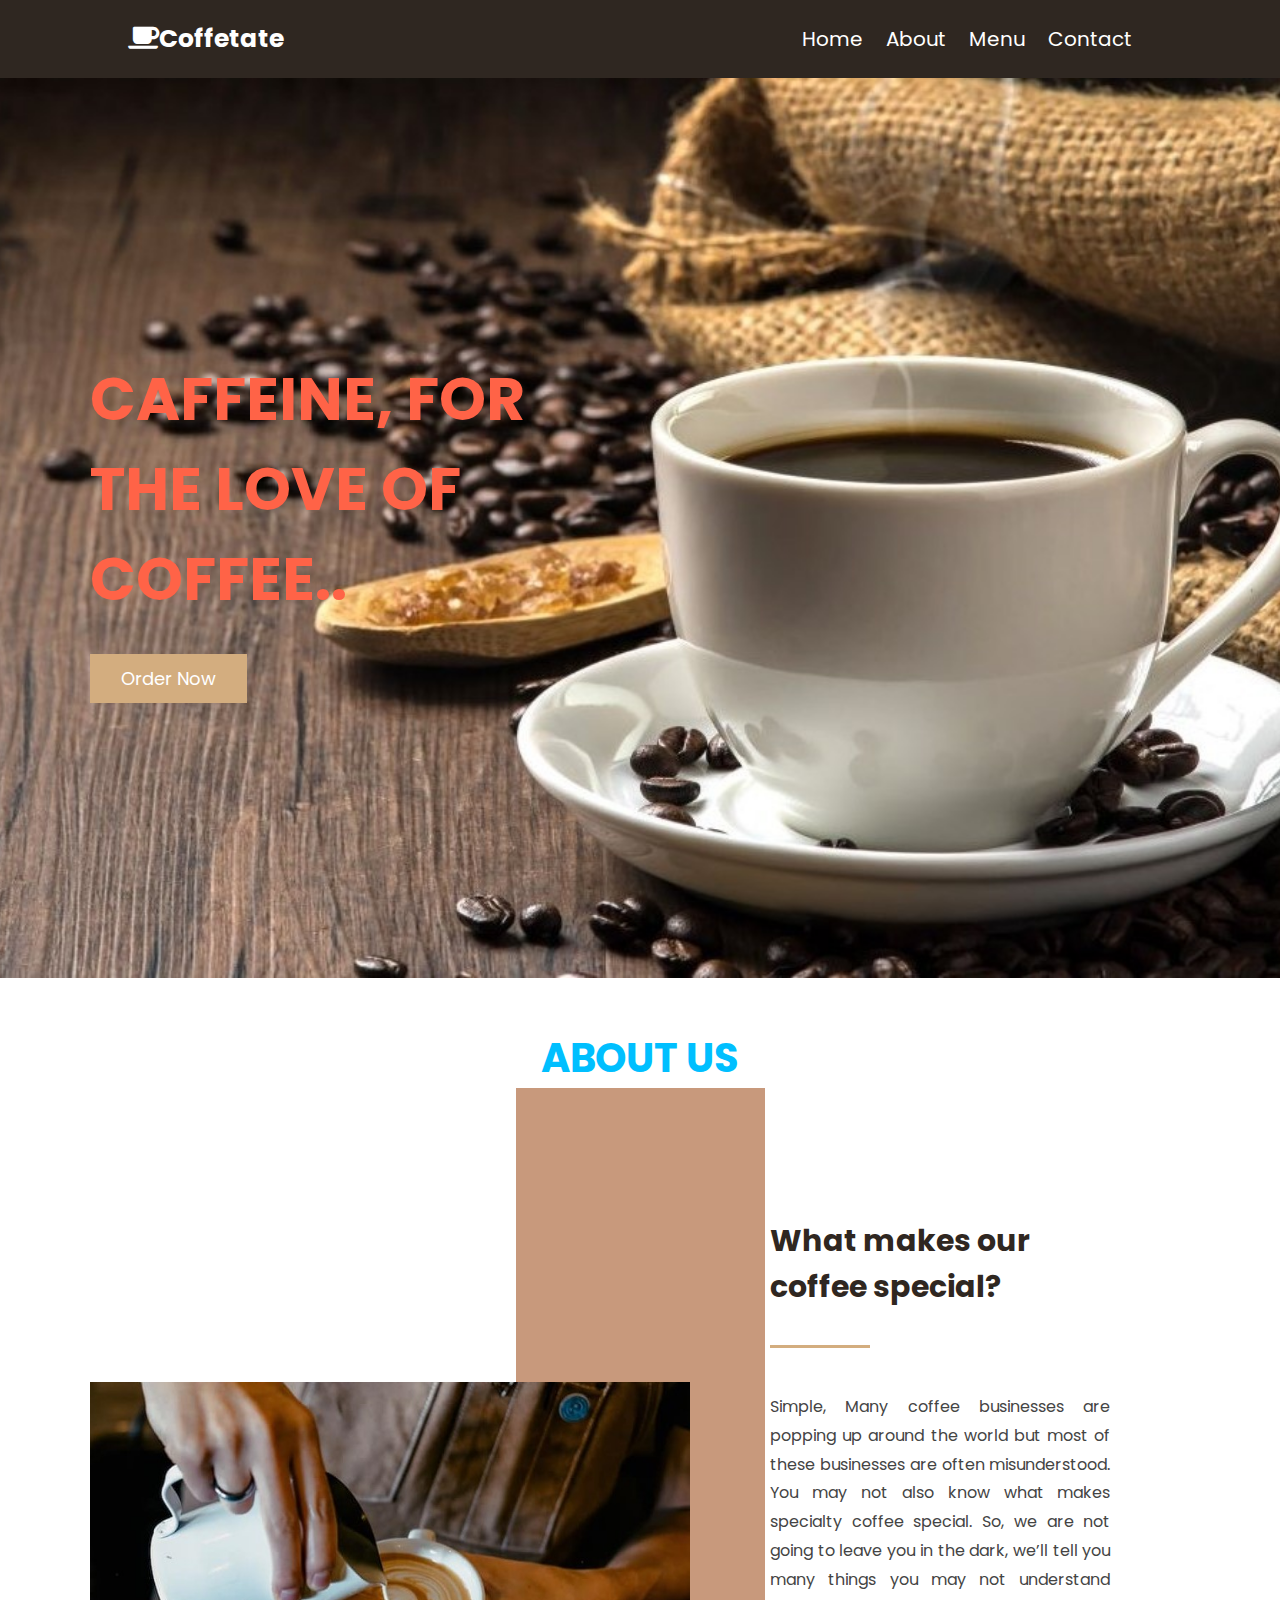
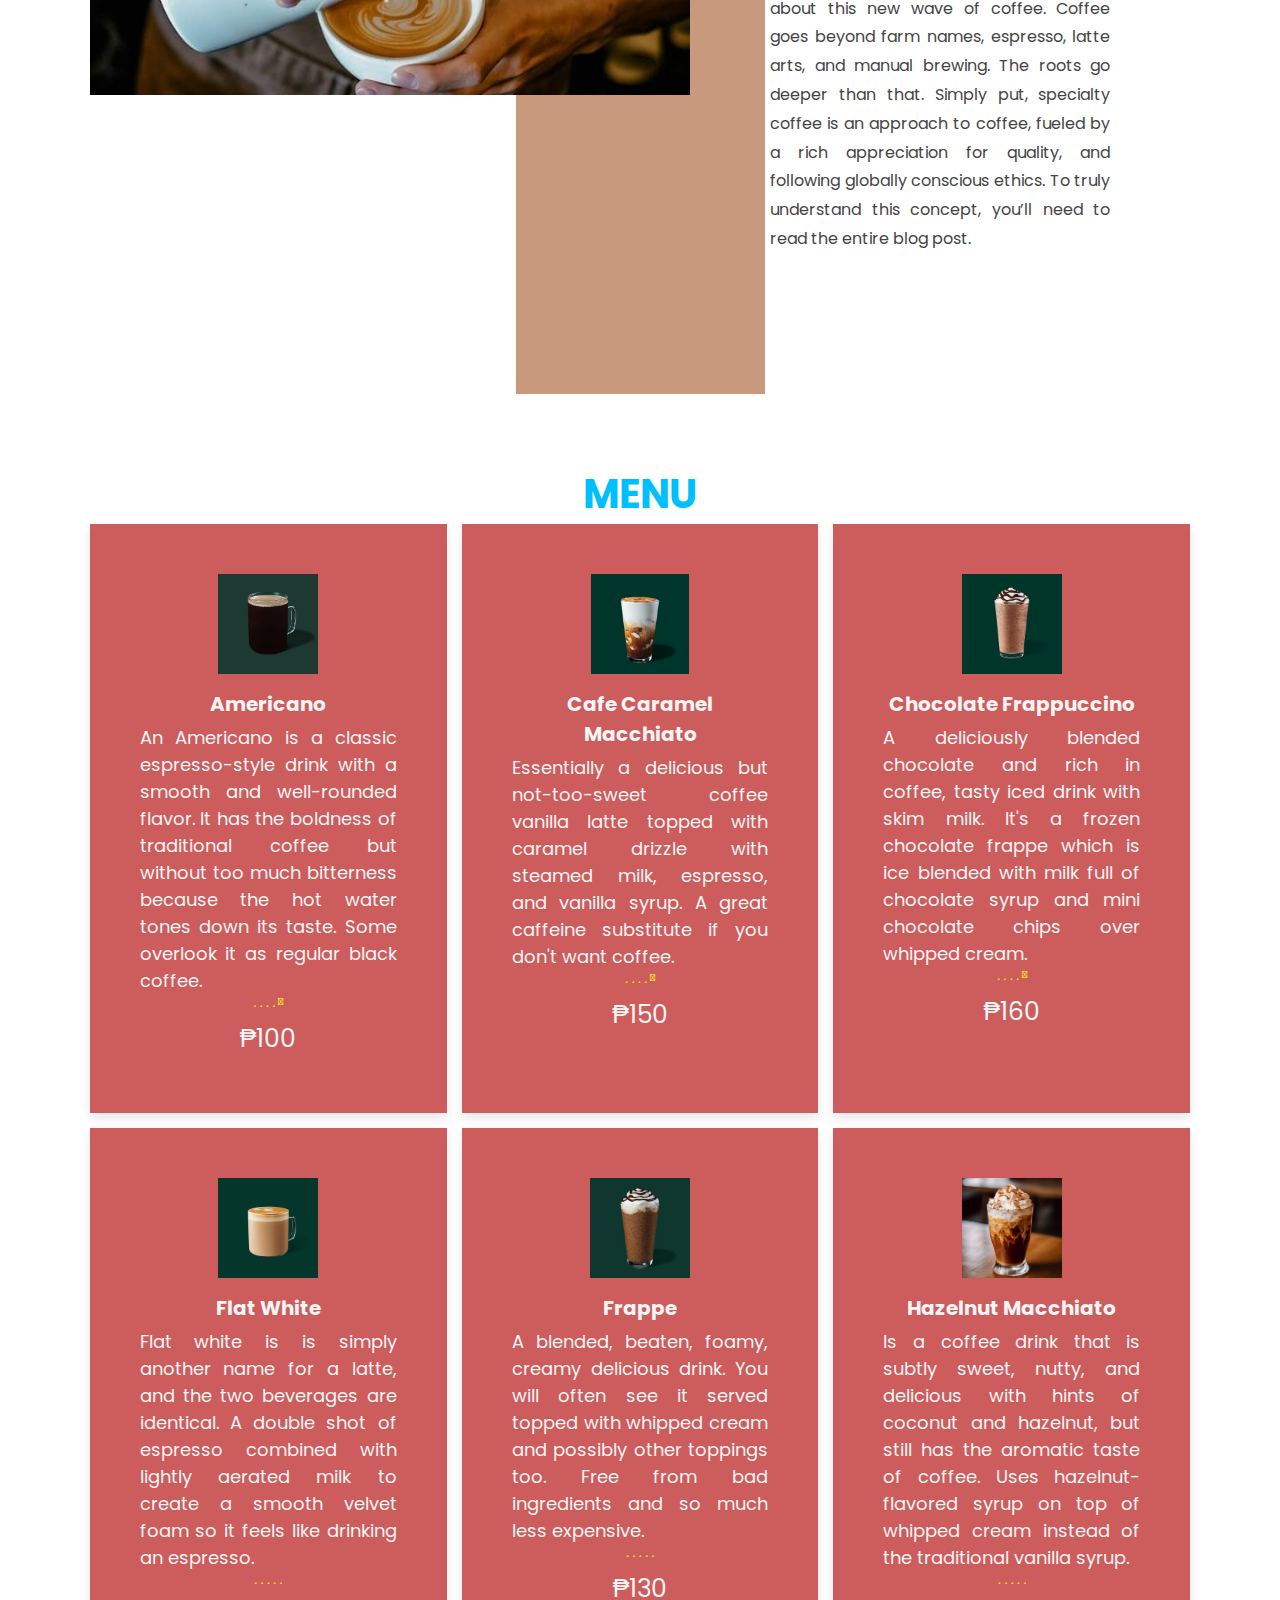
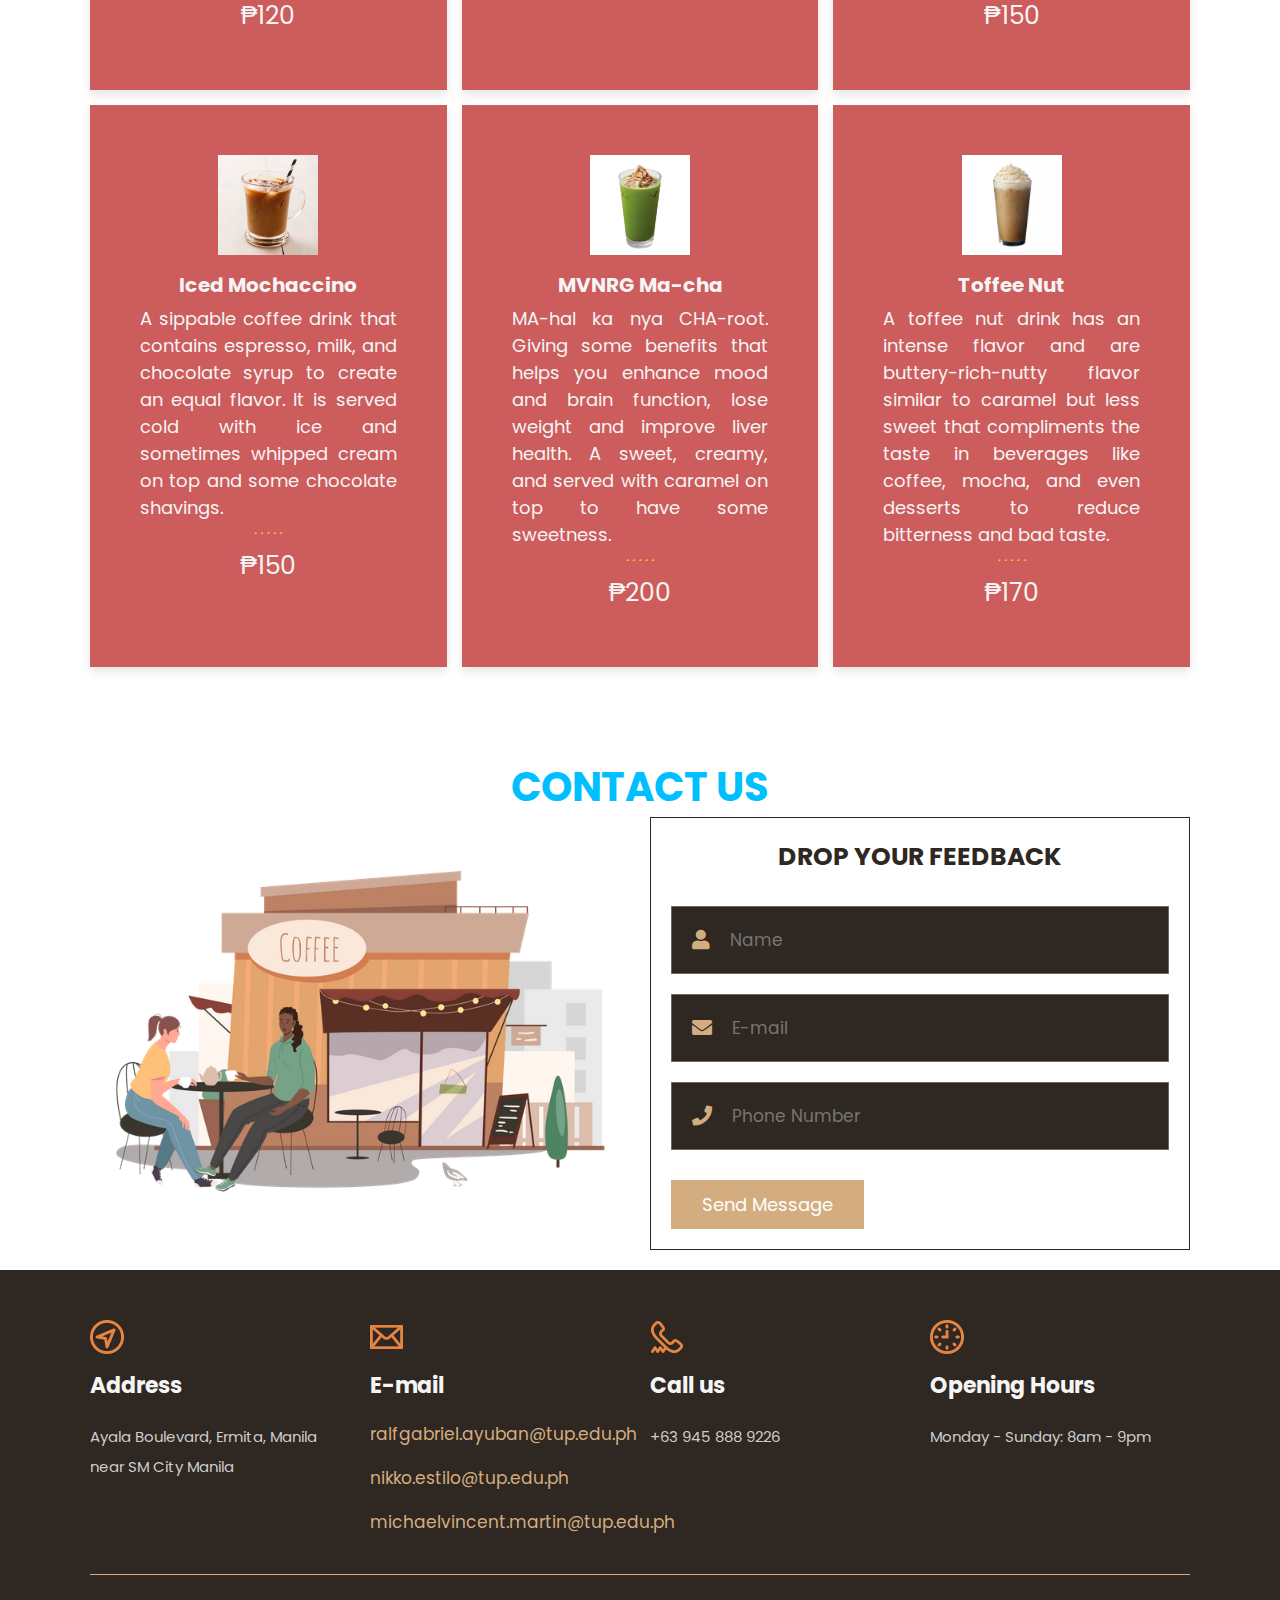
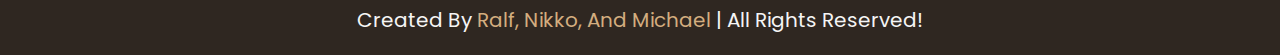
==== commit dbf0e82b: "back to index and style" ====
--- a/index.html
+++ b/index.html
@@ -4,7 +4,7 @@
     <meta charset="UTF-8" />
     <meta http-equiv="X-UA-Compatible" content="IE=edge" />
     <meta name="viewport" content="width=device-width, initial-scale=1.0" />
-    <title>Coffee Website</title>
+    <title>Coffeetate</title>
     <link
       rel="stylesheet"
       href="https://cdnjs.cloudflare.com/ajax/libs/font-awesome/5.15.4/css/all.min.css"
@@ -24,11 +24,10 @@
 
       <nav class="navbar">
         <div id="close-navbar" class="fas fa-times"></div>
-        <a href="#">Home</a>
-        <a href="#about">About</a>
-        <a href="#menu">Menu</a>
-        <a href="#team">Team</a>
-        <a href="#contact">Contact</a>
+        <a href="#">home</a>
+        <a href="#about">about</a>
+        <a href="#menu">menu</a>
+        <a href="#contact">contact</a>
       </nav>
 
       <div class="icons">
@@ -38,7 +37,7 @@
 
     <!--Home-->
 
-    <section class="Home" id="Home">
+    <section class="home" id="home">
       <div class="content">
         <h3>
           Caffeine, for <br />
@@ -60,29 +59,29 @@
           <h3>What makes our coffee special?</h3>
           <div class="line"></div>
           <p>
-            Simple, Many coffee businesses are popping up around the world but
-            most of these businesses are often misunderstood. You may not also
-            know what makes specialty coffee special. So, we are not going to
-            leave you in the dark, we’ll tell you many things you may not
-            understand about this new wave of coffee. Coffee goes beyond farm
-            names, espresso, latte arts, and manual brewing. The roots go deeper
-            than that. Simply put, specialty coffee is an approach to coffee,
-            fueled by a rich appreciation for quality, and following globally
-            conscious ethics. To truly understand this concept, you’ll need to
-            read the entire blog post.
-          </p>
-        </div>
-      </div>
-    </section>
-
-    <!--menu-->
+            Simple, Many coffee businesses are popping up around the world but most of
+            these businesses are often misunderstood. You may not also know what
+            makes specialty coffee special. So, we are not going to leave you in
+            the dark, we’ll tell you many things you may not understand about
+            this new wave of coffee. Coffee goes beyond farm names, espresso,
+            latte arts, and manual brewing. The roots go deeper than that.
+            Simply put, specialty coffee is an approach to coffee, fueled by a
+            rich appreciation for quality, and following globally conscious
+            ethics. To truly understand this concept, you’ll need to read the
+            entire blog post.
+          </p>
+        </div>
+      </div>
+    </section>
+
+    <!--Menu-->
 
     <section class="menu" id="menu">
       <h1 class="heading">Menu</h1>
 
       <div class="box-container">
         <div class="box">
-         <img src="americano.jpg" alt="Americano" />
+          <img src="Assets/americano.jpg" alt="Americano" />
           <h3>Americano</h3>
           <p>
             An Americano is a classic espresso-style drink with a smooth and
@@ -101,7 +100,7 @@
         </div>
 
         <div class="box">
-          <img src="caramel-macchiato.jpg" alt="Cafe Caramel Macchiato" />
+          <img src="Assets/caramel-macchiato.jpg" alt="Cafe Caramel Macchiato" />
           <h3>Cafe Caramel Macchiato</h3>
           <p>
             Essentially a delicious but not-too-sweet coffee vanilla latte
@@ -119,7 +118,7 @@
         </div>
 
         <div class="box">
-          <img src="chocolate-frappuccino.png" alt="Chocolate Frappuccino" />
+          <img src="Assets/chocolate-frappuccino.png" alt="Chocolate Frappuccino" />
           <h3>Chocolate Frappuccino</h3>
           <p>
             A deliciously blended chocolate and rich in coffee, tasty iced drink
@@ -138,30 +137,188 @@
         </div>
 
         <div class="box">
-          <img src="Assets/menu1.jpg" alt="" />
-          <h3>Americano</h3>
-          <div class="price">₱65</div>
-        </div>
-
-        <div class="box">
-          <img src="Assets/menu1.jpg" alt="" />
-          <h3>Mocha</h3>
-          <div class="price">₱75</div>
-        </div>
-
-        <div class="box">
-          <img src="Assets/menu1.jpg" alt="" />
-          <h3>Latte</h3>
-          <div class="price">₱85</div>
-        </div>
-
-        <!-- Add more items as needed -->
-      </div>
-    </section>
-
-    <!--END-->
-
-    <!--JS LINK-->
+          <img src="Assets/flat-white.png" alt="Flat White" />
+          <h3>Flat White</h3>
+          <p>
+            Flat white is is simply another name for a latte, and the two
+            beverages are identical. A double shot of espresso combined with
+            lightly aerated milk to create a smooth velvet foam so it feels like
+            drinking an espresso.
+          </p>
+          <div class="card-body">
+            <i class="fa-solid fa-star"></i>
+            <i class="fa-solid fa-star"></i>
+            <i class="fa-solid fa-star"></i>
+            <i class="fa-solid fa-star"></i>
+            <i class="fa-solid fa-star"></i>
+          </div>
+          <div class="price">₱120</div>
+        </div>
+
+        <div class="box">
+          <img src="Assets/frappe.jpg" alt="Frappe" />
+          <h3>Frappe</h3>
+          <p>
+            A blended, beaten, foamy, creamy delicious drink. You will often see
+            it served topped with whipped cream and possibly other toppings too.
+            Free from bad ingredients and so much less expensive.
+          </p>
+          <div class="card-body">
+            <i class="fa-solid fa-star"></i>
+            <i class="fa-solid fa-star"></i>
+            <i class="fa-solid fa-star"></i>
+            <i class="fa-solid fa-star"></i>
+            <i class="fa-solid fa-star"></i>
+          </div>
+          <div class="price">₱130</div>
+        </div>
+
+        <div class="box">
+          <img src="Assets/hazelnut-macchiato.jpg" alt="Hazelnut Macchiato" />
+          <h3>Hazelnut Macchiato</h3>
+          <p>
+            Is a coffee drink that is subtly sweet, nutty, and delicious with
+            hints of coconut and hazelnut, but still has the aromatic taste of
+            coffee. Uses hazelnut-flavored syrup on top of whipped cream instead
+            of the traditional vanilla syrup.
+          </p>
+          <div class="card-body">
+            <i class="fa-solid fa-star"></i>
+            <i class="fa-solid fa-star"></i>
+            <i class="fa-solid fa-star"></i>
+            <i class="fa-solid fa-star"></i>
+            <i class="fa-solid fa-star"></i>
+          </div>
+          <div class="price">₱150</div>
+        </div>
+
+        <div class="box">
+          <img src="Assets/iced-mochaccino.jpg" alt="Iced Mochaccino" />
+          <h3>Iced Mochaccino</h3>
+          <p>
+            A sippable coffee drink that contains espresso, milk, and chocolate
+            syrup to create an equal flavor. It is served cold with ice and
+            sometimes whipped cream on top and some chocolate shavings.
+          </p>
+          <div class="card-body">
+            <i class="fa-solid fa-star"></i>
+            <i class="fa-solid fa-star"></i>
+            <i class="fa-solid fa-star"></i>
+            <i class="fa-solid fa-star"></i>
+            <i class="fa-solid fa-star"></i>
+          </div>
+          <div class="price">₱150</div>
+        </div>
+
+        <div class="box">
+          <img src="Assets/macha.jpg" alt="MVNRG Ma-cha" />
+          <h3>MVNRG Ma-cha</h3>
+          <p>
+            MA-hal ka nya CHA-root. Giving some benefits that helps you enhance
+            mood and brain function, lose weight and improve liver health. A
+            sweet, creamy, and served with caramel on top to have some
+            sweetness.
+          </p>
+          <div class="card-body">
+            <i class="fa-solid fa-star"></i>
+            <i class="fa-solid fa-star"></i>
+            <i class="fa-solid fa-star"></i>
+            <i class="fa-solid fa-star"></i>
+            <i class="fa-solid fa-star"></i>
+          </div>
+          <div class="price">₱200</div>
+        </div>
+
+        <div class="box">
+          <img src="Assets/toffee-nut.jpg" alt="Toffee Nut" />
+          <h3>Toffee Nut</h3>
+          <p>
+            A toffee nut drink has an intense flavor and are buttery-rich-nutty
+            flavor similar to caramel but less sweet that compliments the taste
+            in beverages like coffee, mocha, and even desserts to reduce
+            bitterness and bad taste.
+          </p>
+          <div class="card-body">
+            <i class="fa-solid fa-star"></i>
+            <i class="fa-solid fa-star"></i>
+            <i class="fa-solid fa-star"></i>
+            <i class="fa-solid fa-star"></i>
+            <i class="fa-solid fa-star"></i>
+          </div>
+          <div class="price">₱170</div>
+        </div>
+
+      </div>
+    </section>
+
+    <section class="contact" id="contact">
+      <h1 class="heading">Contact Us</h1>
+
+      <div class="row">
+        <div class="image">
+          <img src="Assets/contact.png" alt="" />
+        </div>
+
+        <form action="">
+          <h3>Drop your feedback</h3>
+
+          <div class="inputBox">
+            <span class="fas fa-user"></span>
+            <input type="text" placeholder="Name" />
+          </div>
+
+          <div class="inputBox">
+            <span class="fas fa-envelope"></span>
+            <input type="email" placeholder="E-mail" />
+          </div>
+
+          <div class="inputBox">
+            <span class="fas fa-phone"></span>
+            <input type="number" placeholder="Phone Number" />
+          </div>
+
+          <input type="submit" value="send message" class="btn" />
+        </form>
+      </div>
+    </section>
+
+    <section class="footer">
+      <div class="box-container">
+        <div class="box">
+          <img src="Assets/footer-1.png" alt="" />
+          <h3>Address</h3>
+          <p>
+            Ayala Boulevard, Ermita, Manila <br />
+            near SM City Manila
+          </p>
+        </div>
+
+        <div class="box">
+          <img src="Assets/footer-2.png" alt="" />
+          <h3>E-mail</h3>
+          <a href="#" class="link">ralfgabriel.ayuban@tup.edu.ph</a>
+          <a href="#" class="link">nikko.estilo@tup.edu.ph</a>
+          <a href="#" class="link">michaelvincent.martin@tup.edu.ph</a>
+        </div>
+
+        <div class="box">
+          <img src="Assets/footer-3.png" alt="" />
+          <h3>Call us</h3>
+          <p>+63 945 888 9226</p>
+        </div>
+
+        <div class="box">
+          <img src="Assets/footer-4.png" alt="" />
+          <h3>Opening Hours</h3>
+          <p>Monday - Sunday: 8am - 9pm</p>
+        </div>
+      </div>
+
+      <div class="credit">
+        Created by <span>Ralf, Nikko, and Michael</span> | all rights reserved!
+      </div>
+    </section>
+
     <script src="script.js"></script>
   </body>
 </html>
--- a/style.css
+++ b/style.css
@@ -19,7 +19,7 @@
 }
 
 html {
-  font-size: 62.5;
+  font-size: 62.5%;
   overflow: hidden;
   scroll-behavior: smooth;
 }
@@ -42,7 +42,7 @@
 
 .heading {
   text-align: center;
-  color: var(--primary-color);
+  color: deepskyblue;
   text-transform: uppercase;
   font-size: 4rem;
   margin-top: 5rem;
@@ -64,7 +64,6 @@
   background-color: #fff6eb;
   color: var(--primary-color);
 }
-/* header */
 
 .header {
   position: sticky;
@@ -82,12 +81,12 @@
   margin-right: auto;
   font-size: 2.5rem;
   text-transform: capitalize;
-  color: #fff;
+  color: white;
   font-weight: bolder;
 }
 
-.header .logo {
-  color: #fff;
+.header .logo i {
+  color: white;
 }
 
 .header .navbar {
@@ -108,7 +107,7 @@
   margin-right: 2rem;
   font-size: 2rem;
   text-transform: capitalize;
-  color: #fff;
+  color: white;
 }
 
 .header .navbar a:hover {
@@ -118,7 +117,7 @@
 .header .icons div {
   margin-left: 1.5rem;
   cursor: pointer;
-  color: #fff;
+  color: white;
   font-size: 2.5rem;
 }
 
@@ -129,63 +128,51 @@
 .header #menu-btn {
   display: none;
 }
-
-/* END */
-
-/* HOME */
-
-.Home {
+.home {
   min-height: 100vh;
   display: flex;
   align-items: center;
-  background: url(../Assets/background.jpg);
+  background: url('Assets/background.jpg');
   background-size: cover;
   background-position: center;
 }
 
-.Home .content {
+.home .content {
   max-width: 60rem;
 }
 
-.Home .content h3 {
+.home .content h3 {
   font-size: 6rem;
   text-transform: uppercase;
-  color: #fff;
+  color: tomato;
   margin-bottom: 20px;
 }
-/*END*/
-
-/* ABOUT */
 
 .about {
   padding-top: 50px;
   padding-bottom: 50px;
-  background-image: url(../Asset/about-bg.png);
+  background-image: url('Assets/about-bg.png');
   background-repeat: repeat-y;
   background-position: center top;
 }
 
 .about .row {
   display: flex;
-  align-items: flex-start;
+  align-items: center;
   flex-wrap: wrap;
 }
 
 .about .row .image {
-  flex: 1 1 calc(50% - 10px);
-  max-width: calc(50% - 10px);
-  margin-right: 20px;
+  flex: 1 1 55rem;
 }
 
 .about .row .image img {
   width: 100%;
-  height: auto;
-  display: block;
 }
 
 .about .row .content {
-  flex: 1 1 calc(50% - 10px);
-  max-width: calc(50% - 10px);
+  flex: 1 1 45rem;
+  padding: 8rem;
 }
 
 .about .row .content h3 {
@@ -196,6 +183,7 @@
 .about .row .content p {
   font-size: 1.6rem;
   color: #444;
+  text-align: justify;
   padding: 1rem 0;
   line-height: 1.8;
 }
@@ -210,32 +198,245 @@
 
 .menu .box-container {
   display: grid;
-  grid-template-columns: repeat(3, 1fr);
+  grid-template-columns: repeat(auto-fit, minmax(30rem, 1fr));
   gap: 1.5rem;
 }
 
-.menu .box {
-  padding: 1rem;
+.menu .box-container .box p {
+  color: whitesmoke;
+  font-size: 18px;
+  text-align: justify;
+  position: relative;
+  bottom: 5px;
+}
+
+.menu .box-container .card-body i {
+  color: yellow;
+  padding-top: 20px;
+  font-size: 10px;
+  position: relative;
+  bottom: 5px;
+}
+.menu .box-container .box {
+  padding: 5rem;
   text-align: center;
-  background-color: var(--main-color);
+  background-color: indianred;
   box-shadow: 0 0.5rem 1rem rgba(0, 0, 0, 0.1);
 }
 
-.menu .box img {
-  max-width: 100%;
-  height: auto;
-}
-
-.menu .box .price {
-  color: #fff;
+.menu .box-container .box img {
+  height: 10rem;
+}
+
+.menu .box-container .box img:hover {
+  transform: scale(1.1);
+  transition: transform 0.4s ease-in-out;
+}
+
+.menu .box-container .box h3 {
+  color: whitesmoke;
+  font-size: 2rem;
+  padding: 1rem 0;
+}
+
+.menu .box-container .box .price {
+  color: whitesmoke;
   font-size: 2.5rem;
   padding: 0.5rem 0;
 }
 
-.menu .box:hover {
+.menu .box-container .box:hover {
   background-color: var(--primary-color);
 }
 
-.menu .box:hover > * {
+.menu .box-container .box:hover > * {
   color: var(--black);
 }
+
+.contact .row {
+  display: -webkit-box;
+  display: -ms-flexbox;
+  display: flex;
+  -webkit-box-align: center;
+  -ms-flex-align: center;
+  align-items: center;
+  -ms-flex-wrap: wrap;
+  flex-wrap: wrap;
+  gap: 2rem;
+}
+
+.contact .row .image {
+  -webkit-box-flex: 1;
+  -ms-flex: 1 1 40rem;
+  flex: 1 1 40rem;
+}
+
+.contact .row .image img {
+  width: 100%;
+}
+
+.contact .row form {
+  -webkit-box-flex: 1;
+  -ms-flex: 1 1 40rem;
+  flex: 1 1 40rem;
+  border: 0.1rem solid var(--main-color);
+  padding: 2rem;
+}
+
+.contact .row form h3 {
+  font-size: 2.5rem;
+  text-align: center;
+  color: var(--main-color);
+  padding-bottom: 1rem;
+  text-transform: uppercase;
+}
+
+.contact .row form .inputBox {
+  display: flex;
+  align-items: center;
+  margin-top: 2rem;
+  margin-bottom: 2rem;
+  background: var(--main-color);
+  border: var(--border);
+}
+
+.contact .row form .inputBox span {
+  color: var(--primary-color);
+  font-size: 2rem;
+  padding-left: 2rem;
+}
+
+.contact .row form .inputBox input {
+  width: 100%;
+  padding: 2rem;
+  font-size: 1.7rem;
+  color: whitesmoke;
+  text-transform: none;
+  background: none;
+}
+
+.footer {
+  background: var(--main-color);
+}
+
+.footer .box-container {
+  display: grid;
+  grid-template-columns: repeat(auto-fit, minmax(25rem, 1fr));
+  gap: 2rem;
+  margin-top: 30px;
+}
+
+.footer .box-container .box h3 {
+  font-size: 2.2rem;
+  color: whitesmoke;
+  padding: 1rem 0;
+}
+
+.footer .box-container .box p {
+  font-size: 1.5rem;
+  line-height: 2;
+  color: #ccc;
+  padding: 1rem 0;
+}
+
+.footer .box-container .box .link {
+  font-size: 1.7rem;
+  line-height: 2;
+  color: var(--primary-color);
+  padding: 0.5rem 0;
+  display: block;
+}
+
+.footer .box-container .box .link:hover {
+  color: #ffaa42;
+  text-decoration: underline;
+}
+
+.footer .credit {
+  color: whitesmoke;
+  text-align: center;
+  margin-top: 3rem;
+  padding-top: 3rem;
+  font-size: 2rem;
+  text-transform: capitalize;
+  border-top: 0.1rem solid var(--primary-color);
+}
+
+.footer .credit span {
+  color: var(--primary-color);
+}
+
+/* media queries */
+
+@media (max-width: 991px) {
+  html {
+    font-size: 55%;
+  }
+
+  .header {
+    padding: 2rem 5%;
+  }
+
+  section {
+    padding: 2rem;
+  }
+}
+
+@media (max-width: 768px) {
+  .header #menu-btn {
+    display: inline-block;
+  }
+
+  .header .navbar {
+    position: fixed;
+    top: 0;
+    right: -105%;
+    width: 30rem;
+    background: whitesmoke;
+    height: 100%;
+    display: -webkit-box;
+    display: -ms-flexbox;
+    display: flex;
+    -webkit-box-orient: vertical;
+    -webkit-box-direction: normal;
+    -ms-flex-flow: column;
+    flex-flow: column;
+    -webkit-box-pack: center;
+    -ms-flex-pack: center;
+    justify-content: center;
+    z-index: 1200;
+  }
+
+  .header .navbar #close-navbar {
+    display: block;
+  }
+
+  .header .navbar.active {
+    box-shadow: 0 0 0 100vw rgba(0, 0, 0, 0.8);
+    right: 0;
+  }
+
+  .header .navbar a {
+    color: var(--black);
+    display: block;
+    margin: 1rem 0;
+    text-align: center;
+    font-size: 3rem;
+  }
+
+  .home {
+    background-position: left;
+    justify-content: center;
+    text-align: center;
+  }
+
+  .home .content h3 {
+    font-size: 4rem;
+  }
+}
+
+@media (max-width: 450px) {
+  html {
+    font-size: 50%;
+  }
+}
